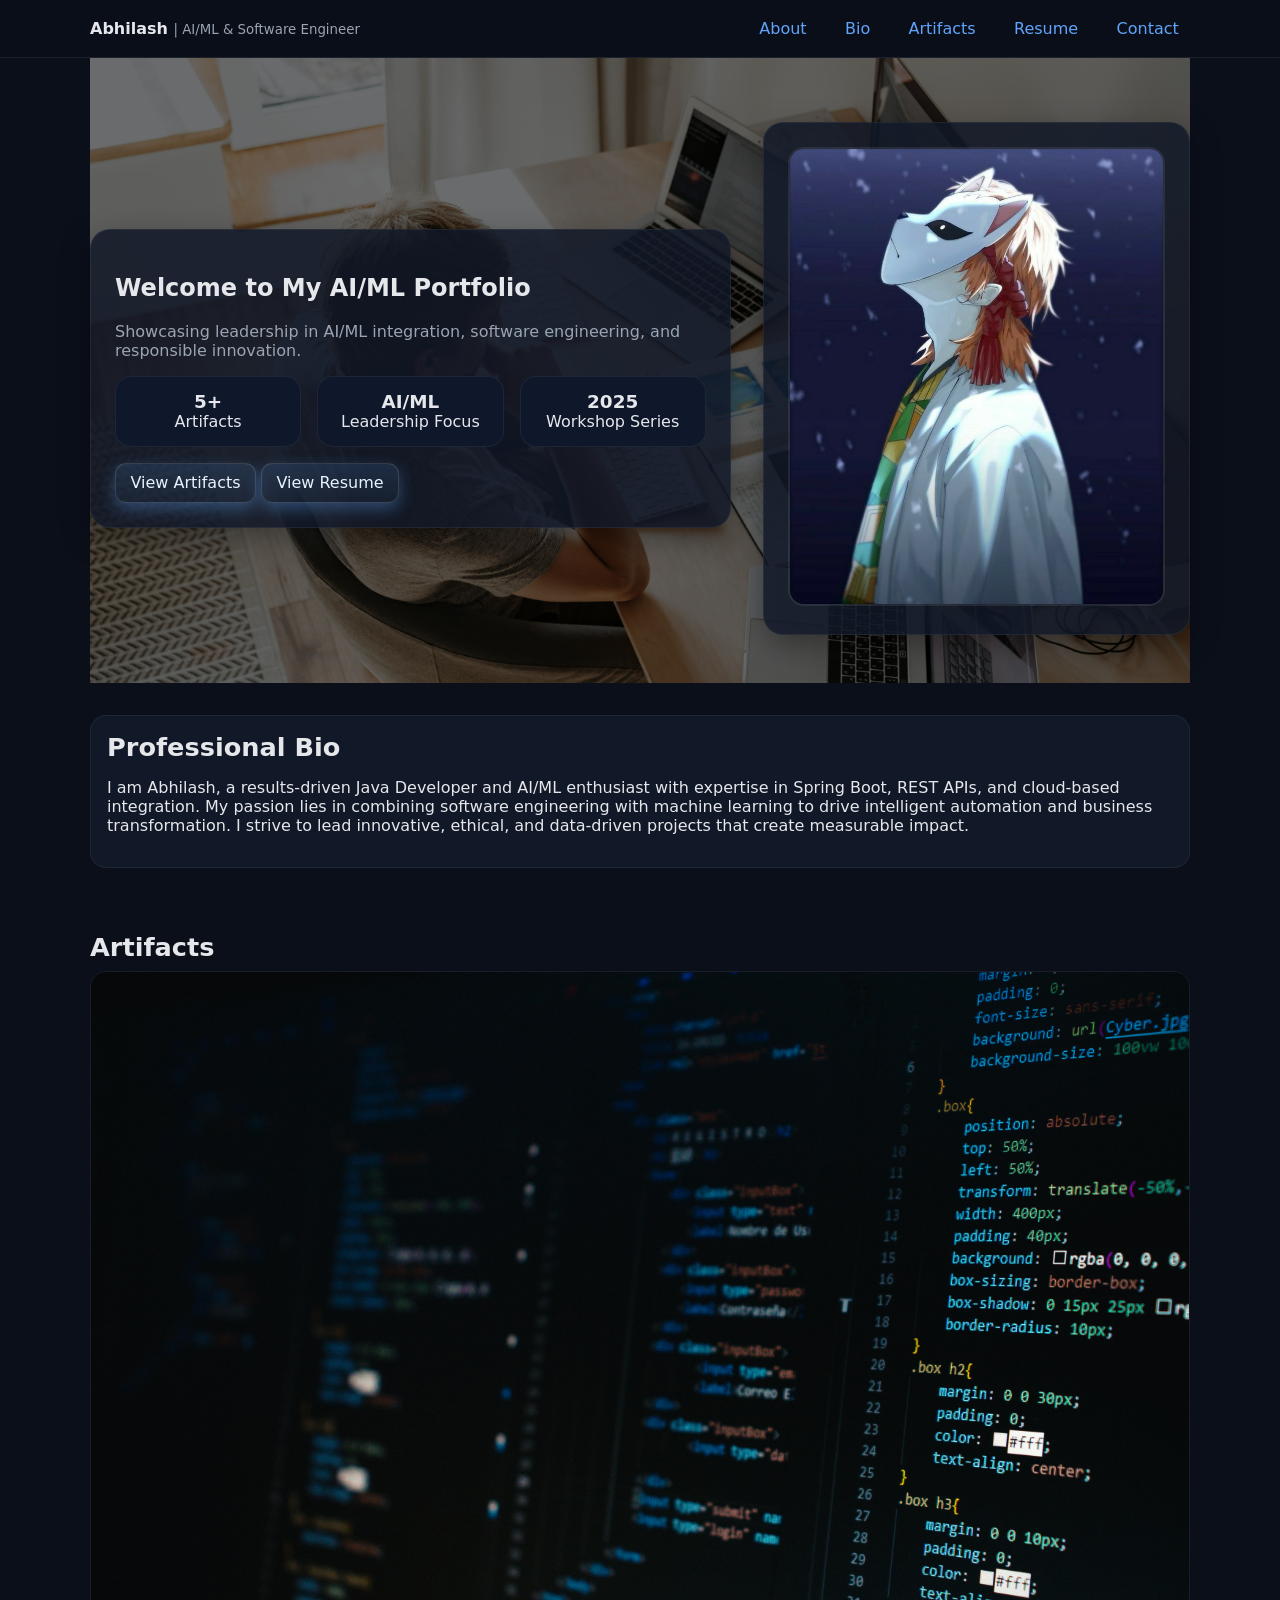
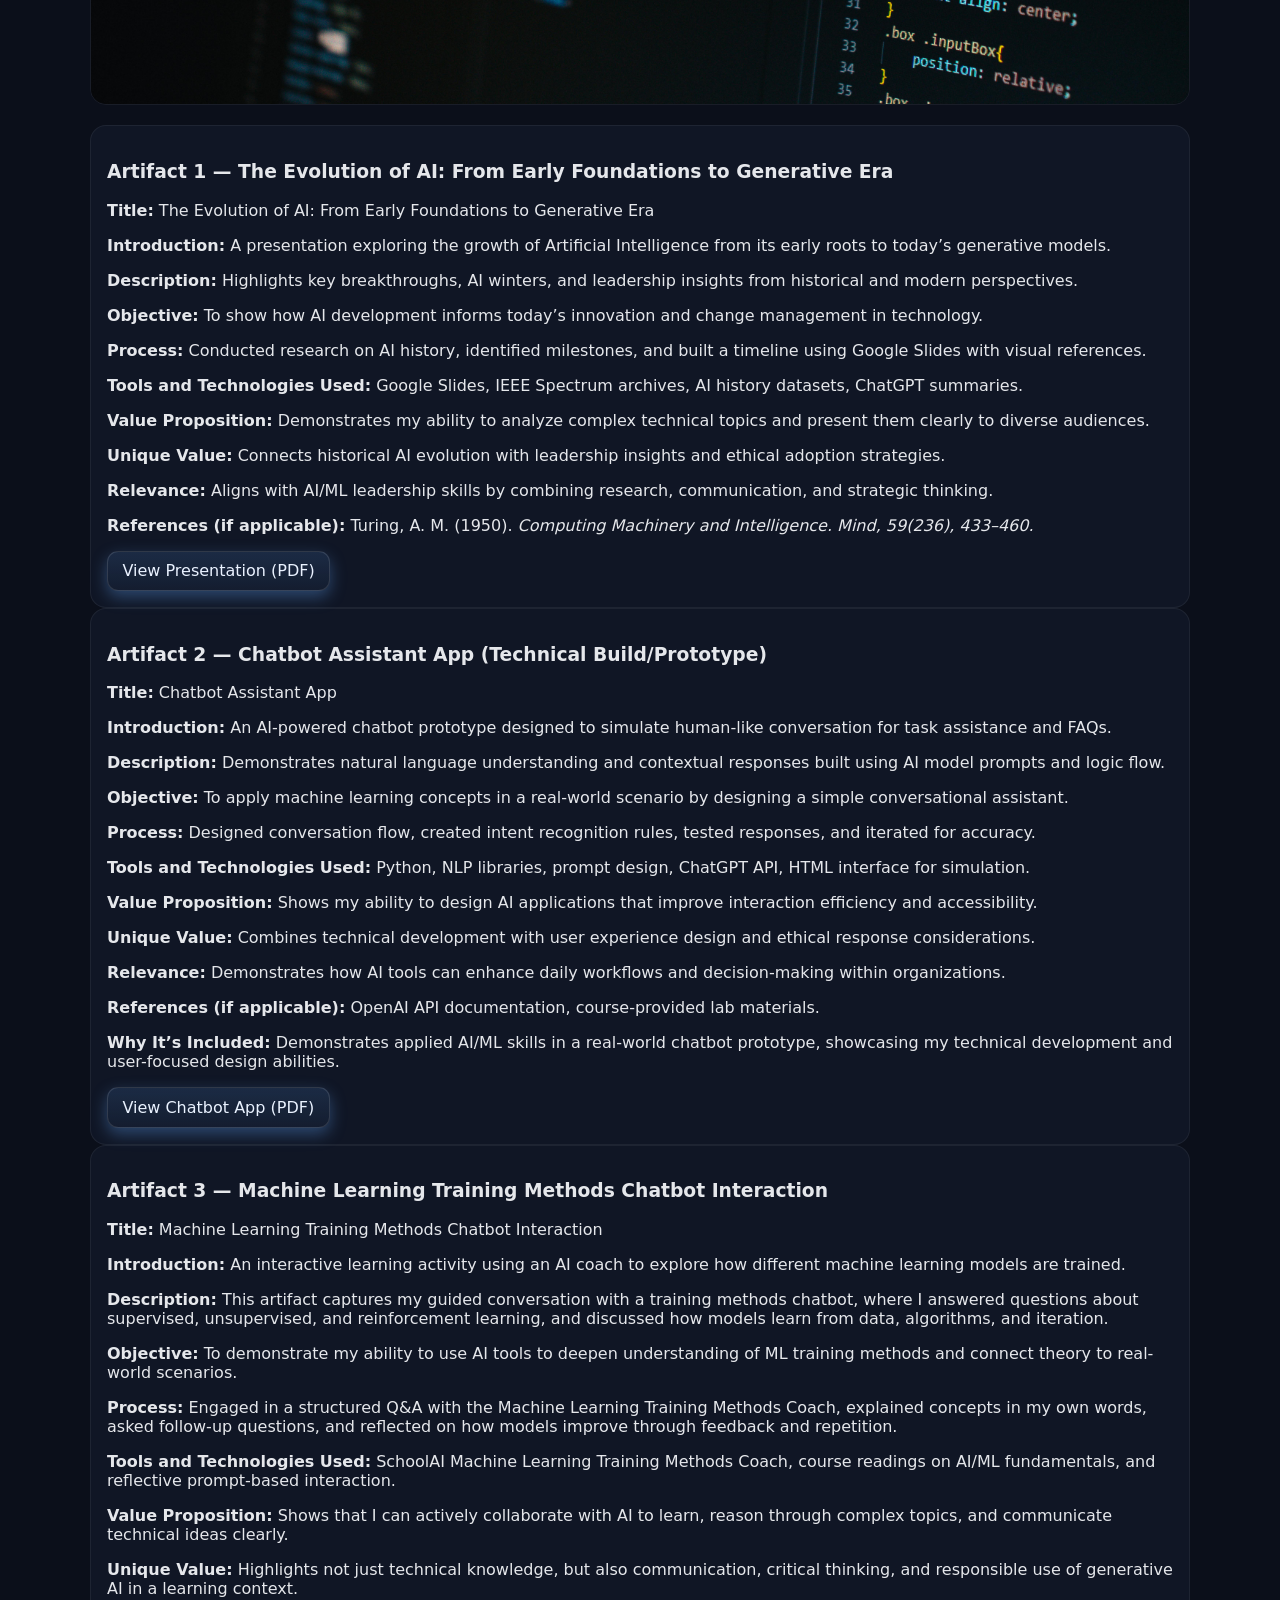
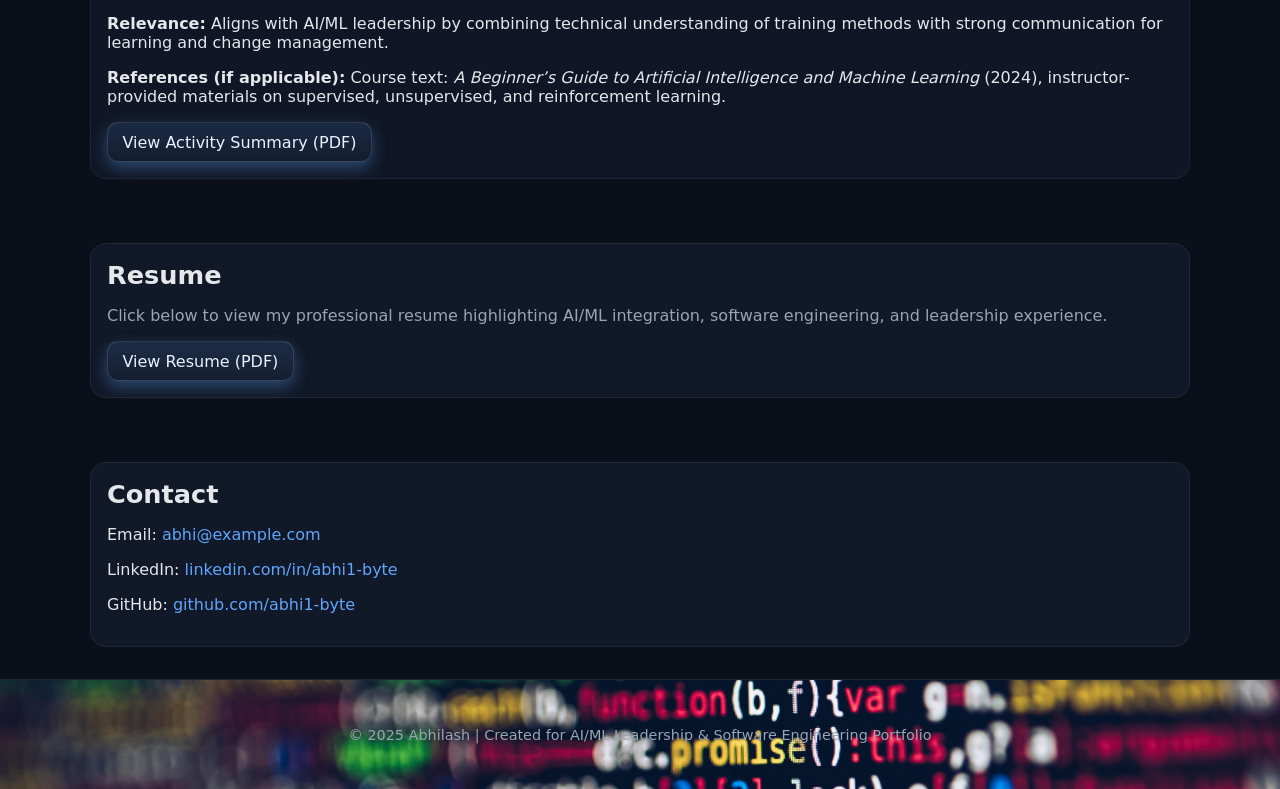
==== index.html @ 9909b043 "Update index.html Added Third Artifact" ====
<!DOCTYPE html>
<html lang="en">
  <head>
    <meta charset="utf-8" />
    <meta name="viewport" content="width=device-width, initial-scale=1" />
    <title>Abhilash | AI/ML & Software Engineer</title>
    <meta
      name="description"
      content="Professional portfolio showcasing AI/ML leadership, software engineering, and change management projects by Abhilash."
    />
    <style>
      :root {
        --bg: #0b0f1a;
        --panel: #111827;
        --muted: #9aa4b2;
        --text: #e5e7eb;
        --accent: #60a5fa;
        --ring: rgba(96, 165, 250, 0.35);
      }
      * {
        box-sizing: border-box;
      }
      body {
        margin: 0;
        background: var(--bg);
        color: var(--text);
        font-family: system-ui, -apple-system, Segoe UI, Roboto, Helvetica,
          Arial;
      }
      a {
        color: var(--accent);
        text-decoration: none;
      }
      a:hover {
        text-decoration: underline;
      }
      .container {
        width: min(1100px, 92%);
        margin: 0 auto;
      }
      header {
        position: sticky;
        top: 0;
        background: rgba(11, 15, 26, 0.85);
        backdrop-filter: blur(6px);
        border-bottom: 1px solid rgba(255, 255, 255, 0.08);
      }
      nav {
        display: flex;
        align-items: center;
        justify-content: space-between;
        padding: 0.8rem 0;
      }
      .brand {
        font-weight: 700;
      }
      .brand small {
        color: var(--muted);
        font-weight: 500;
      }
      .nav-links {
        display: flex;
        gap: 1rem;
      }
      .nav-links a {
        padding: 0.4rem 0.7rem;
        border-radius: 0.6rem;
      }
      .nav-links a:hover {
        background: rgba(255, 255, 255, 0.06);
      }
      .hero {
        position: relative;
        background: url("hero-bg.jpg") center/cover no-repeat;
        padding: 4rem 0 3rem;
        display: grid;
        grid-template-columns: 1.2fr 0.8fr;
        gap: 2rem;
        align-items: center;
      }
      .hero::after {
        content: "";
        position: absolute;
        inset: 0;
        background: rgba(0, 0, 0, 0.55);
        z-index: 0;
      }
      .hero > * {
        position: relative;
        z-index: 1;
      }
      .hero img {
        width: 100%;
        border-radius: 1rem;
        border: 2px solid rgba(255, 255, 255, 0.08);
      }
      .hero-card {
        background: rgba(17, 24, 39, 0.85);
        border: 1px solid rgba(255, 255, 255, 0.06);
        border-radius: 1.25rem;
        padding: 1.5rem;
        box-shadow: 0 10px 30px rgba(0, 0, 0, 0.35);
      }
      .kpis {
        display: grid;
        grid-template-columns: repeat(3, 1fr);
        gap: 1rem;
        margin-top: 1rem;
      }
      .kpi {
        background: #0f172a;
        border: 1px solid rgba(255, 255, 255, 0.06);
        border-radius: 1rem;
        padding: 0.9rem;
        text-align: center;
      }
      .kpi b {
        font-size: 1.15rem;
      }
      section {
        padding: 2rem 0;
      }
      h2 {
        font-size: 1.6rem;
        margin: 0 0 0.6rem;
      }
      p.lead {
        color: var(--muted);
      }
      .panel {
        background: var(--panel);
        border: 1px solid rgba(255, 255, 255, 0.06);
        border-radius: 1rem;
        padding: 1rem;
      }
      .artifacts {
        display: grid;
        grid-template-columns: repeat(auto-fill, minmax(280px, 1fr));
        gap: 1rem;
      }
      .card {
        background: rgba(17, 24, 39, 0.9);
        border: 1px solid rgba(255, 255, 255, 0.06);
        border-radius: 1rem;
        padding: 1rem;
        transition: 0.2s;
      }
      .card:hover {
        transform: translateY(-3px);
        box-shadow: 0 10px 25px rgba(0, 0, 0, 0.25);
      }
      .btn {
        display: inline-block;
        padding: 0.6rem 0.9rem;
        border-radius: 0.7rem;
        border: 1px solid rgba(255, 255, 255, 0.12);
        background: linear-gradient(
          180deg,
          rgba(96, 165, 250, 0.15),
          rgba(96, 165, 250, 0.05)
        );
        color: #eaf2ff;
        box-shadow: 0 6px 16px var(--ring);
      }
      .btn:hover {
        filter: brightness(1.05);
      }
      footer {
        background: url("footer-pattern.jpg") top/cover no-repeat;
        padding: 2rem 0;
        color: var(--muted);
        text-align: center;
        font-size: 0.9rem;
        border-top: 1px solid rgba(255, 255, 255, 0.08);
      }
    </style>
  </head>
  <body>
    <header>
      <div class="container">
        <nav>
          <div class="brand">
            Abhilash <small>| AI/ML & Software Engineer</small>
          </div>
          <div class="nav-links">
            <a href="#about">About</a>
            <a href="#bio">Bio</a>
            <a href="#artifacts">Artifacts</a>
            <a href="#resume">Resume</a>
            <a href="#contact">Contact</a>
          </div>
        </nav>
      </div>
    </header>

    <main>
      <section class="hero container" id="about">
        <div class="hero-card">
          <h1>Welcome to My AI/ML Portfolio</h1>
          <p class="lead">
            Showcasing leadership in AI/ML integration, software engineering,
            and responsible innovation.
          </p>
          <div class="kpis">
            <div class="kpi">
              <b>5+</b>
              <div>Artifacts</div>
            </div>
            <div class="kpi">
              <b>AI/ML</b>
              <div>Leadership Focus</div>
            </div>
            <div class="kpi">
              <b>2025</b>
              <div>Workshop Series</div>
            </div>
          </div>
          <div style="margin-top: 1rem">
            <a class="btn" href="#artifacts">View Artifacts</a>
            <a class="btn" href="#resume">View Resume</a>
          </div>
        </div>
        <div class="hero-card">
          <img src="profile.jpeg" alt="Abhilash Profile Photo" />
        </div>
      </section>

      <section class="container" id="bio">
        <div class="panel">
          <h2>Professional Bio</h2>
          <p>
            I am Abhilash, a results-driven Java Developer and AI/ML enthusiast
            with expertise in Spring Boot, REST APIs, and cloud-based
            integration. My passion lies in combining software engineering with
            machine learning to drive intelligent automation and business
            transformation. I strive to lead innovative, ethical, and
            data-driven projects that create measurable impact.
          </p>
        </div>
      </section>

      <section class="container" id="artifacts">
        <h2>Artifacts</h2>
        <img
          src="ai-coding.jpg"
          alt="AI Coding Illustration"
          style="
            width: 100%;
            border-radius: 1rem;
            margin-bottom: 1rem;
            border: 1px solid rgba(255, 255, 255, 0.06);
          "
        />

        <article class="card">
          <h3>Artifact 1 — The Evolution of AI: From Early Foundations to Generative Era</h3>
          <p><b>Title:</b> The Evolution of AI: From Early Foundations to Generative Era</p>
          <p><b>Introduction:</b> A presentation exploring the growth of Artificial Intelligence from its early roots to today’s generative models.</p>
          <p><b>Description:</b> Highlights key breakthroughs, AI winters, and leadership insights from historical and modern perspectives.</p>
          <p><b>Objective:</b> To show how AI development informs today’s innovation and change management in technology.</p>
          <p><b>Process:</b> Conducted research on AI history, identified milestones, and built a timeline using Google Slides with visual references.</p>
          <p><b>Tools and Technologies Used:</b> Google Slides, IEEE Spectrum archives, AI history datasets, ChatGPT summaries.</p>
          <p><b>Value Proposition:</b> Demonstrates my ability to analyze complex technical topics and present them clearly to diverse audiences.</p>
          <p><b>Unique Value:</b> Connects historical AI evolution with leadership insights and ethical adoption strategies.</p>
          <p><b>Relevance:</b> Aligns with AI/ML leadership skills by combining research, communication, and strategic thinking.</p>
          <p><b>References (if applicable):</b> Turing, A. M. (1950). <i>Computing Machinery and Intelligence.</i> <i>Mind, 59(236), 433–460.</i></p>
          <a class="btn" href="The-Evolution-of-AI.pdf" target="_blank"
            >View Presentation (PDF)</a
          >
        </article>

        <article class="card">
          <h3>Artifact 2 — Chatbot Assistant App (Technical Build/Prototype)</h3>
          <p><b>Title:</b> Chatbot Assistant App</p>
          <p><b>Introduction:</b> An AI-powered chatbot prototype designed to simulate human-like conversation for task assistance and FAQs.</p>
          <p><b>Description:</b> Demonstrates natural language understanding and contextual responses built using AI model prompts and logic flow.</p>
          <p><b>Objective:</b> To apply machine learning concepts in a real-world scenario by designing a simple conversational assistant.</p>
          <p><b>Process:</b> Designed conversation flow, created intent recognition rules, tested responses, and iterated for accuracy.</p>
          <p><b>Tools and Technologies Used:</b> Python, NLP libraries, prompt design, ChatGPT API, HTML interface for simulation.</p>
          <p><b>Value Proposition:</b> Shows my ability to design AI applications that improve interaction efficiency and accessibility.</p>
          <p><b>Unique Value:</b> Combines technical development with user experience design and ethical response considerations.</p>
          <p><b>Relevance:</b> Demonstrates how AI tools can enhance daily workflows and decision-making within organizations.</p>
          <p><b>References (if applicable):</b> OpenAI API documentation, course-provided lab materials.</p>
          <p><b>Why It’s Included:</b> Demonstrates applied AI/ML skills in a real-world chatbot prototype, showcasing my technical development and user-focused design abilities.</p>
          <a class="btn" href="Chatbot-Assistant-App.pdf" target="_blank"
            >View Chatbot App (PDF)</a
          >
        </article>

        <article class="card">
          <h3>Artifact 3 — Machine Learning Training Methods Chatbot Interaction</h3>
          <p><b>Title:</b> Machine Learning Training Methods Chatbot Interaction</p>
          <p><b>Introduction:</b> An interactive learning activity using an AI coach to explore how different machine learning models are trained.</p>
          <p><b>Description:</b> This artifact captures my guided conversation with a training methods chatbot, where I answered questions about supervised, unsupervised, and reinforcement learning, and discussed how models learn from data, algorithms, and iteration.</p>
          <p><b>Objective:</b> To demonstrate my ability to use AI tools to deepen understanding of ML training methods and connect theory to real-world scenarios.</p>
          <p><b>Process:</b> Engaged in a structured Q&amp;A with the Machine Learning Training Methods Coach, explained concepts in my own words, asked follow-up questions, and reflected on how models improve through feedback and repetition.</p>
          <p><b>Tools and Technologies Used:</b> SchoolAI Machine Learning Training Methods Coach, course readings on AI/ML fundamentals, and reflective prompt-based interaction.</p>
          <p><b>Value Proposition:</b> Shows that I can actively collaborate with AI to learn, reason through complex topics, and communicate technical ideas clearly.</p>
          <p><b>Unique Value:</b> Highlights not just technical knowledge, but also communication, critical thinking, and responsible use of generative AI in a learning context.</p>
          <p><b>Relevance:</b> Aligns with AI/ML leadership by combining technical understanding of training methods with strong communication for learning and change management.</p>
          <p><b>References (if applicable):</b> Course text: <i>A Beginner’s Guide to Artificial Intelligence and Machine Learning</i> (2024), instructor-provided materials on supervised, unsupervised, and reinforcement learning.</p>
          <a class="btn" href="ML-Training-Methods-Chatbot.pdf" target="_blank"
            >View Activity Summary (PDF)</a>
        </article>

      </section>

      <section class="container" id="resume">
        <div class="panel">
          <h2>Resume</h2>
          <p class="lead">
            Click below to view my professional resume highlighting AI/ML
            integration, software engineering, and leadership experience.
          </p>
          <a class="btn" href="Abhilash-Software-Engineer.pdf" target="_blank"
            >View Resume (PDF)</a
          >
        </div>
      </section>

      <section class="container" id="contact">
        <div class="panel">
          <h2>Contact</h2>
          <p>Email: <a href="mailto:abhi@example.com">abhi@example.com</a></p>
          <p>
            LinkedIn:
            <a href="https://linkedin.com/in/abhi1-byte" target="_blank"
              >linkedin.com/in/abhi1-byte</a
            >
          </p>
          <p>
            GitHub:
            <a href="https://github.com/abhi1-byte" target="_blank"
              >github.com/abhi1-byte</a
            >
          </p>
        </div>
      </section>
    </main>

    <footer>
      <p>
        © 2025 Abhilash | Created for AI/ML Leadership & Software Engineering
        Portfolio
      </p>
    </footer>
  </body>
</html>
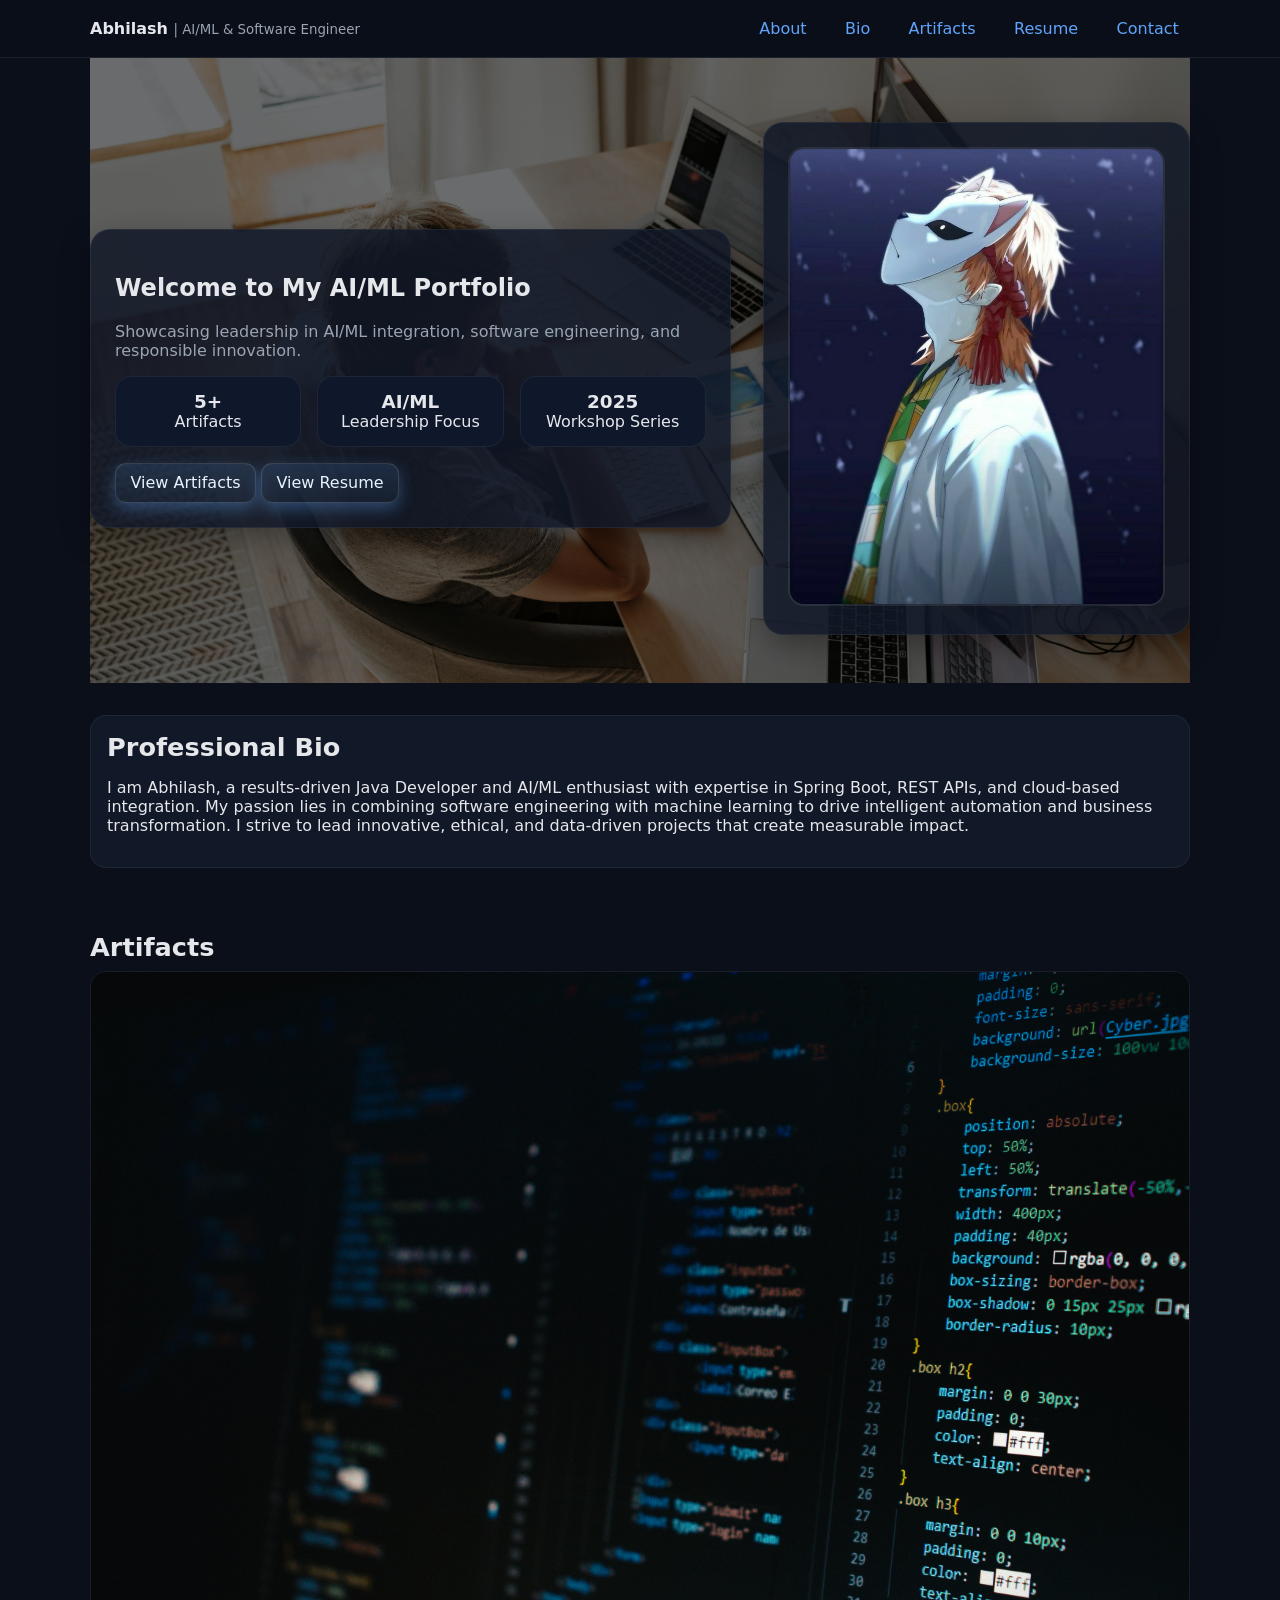
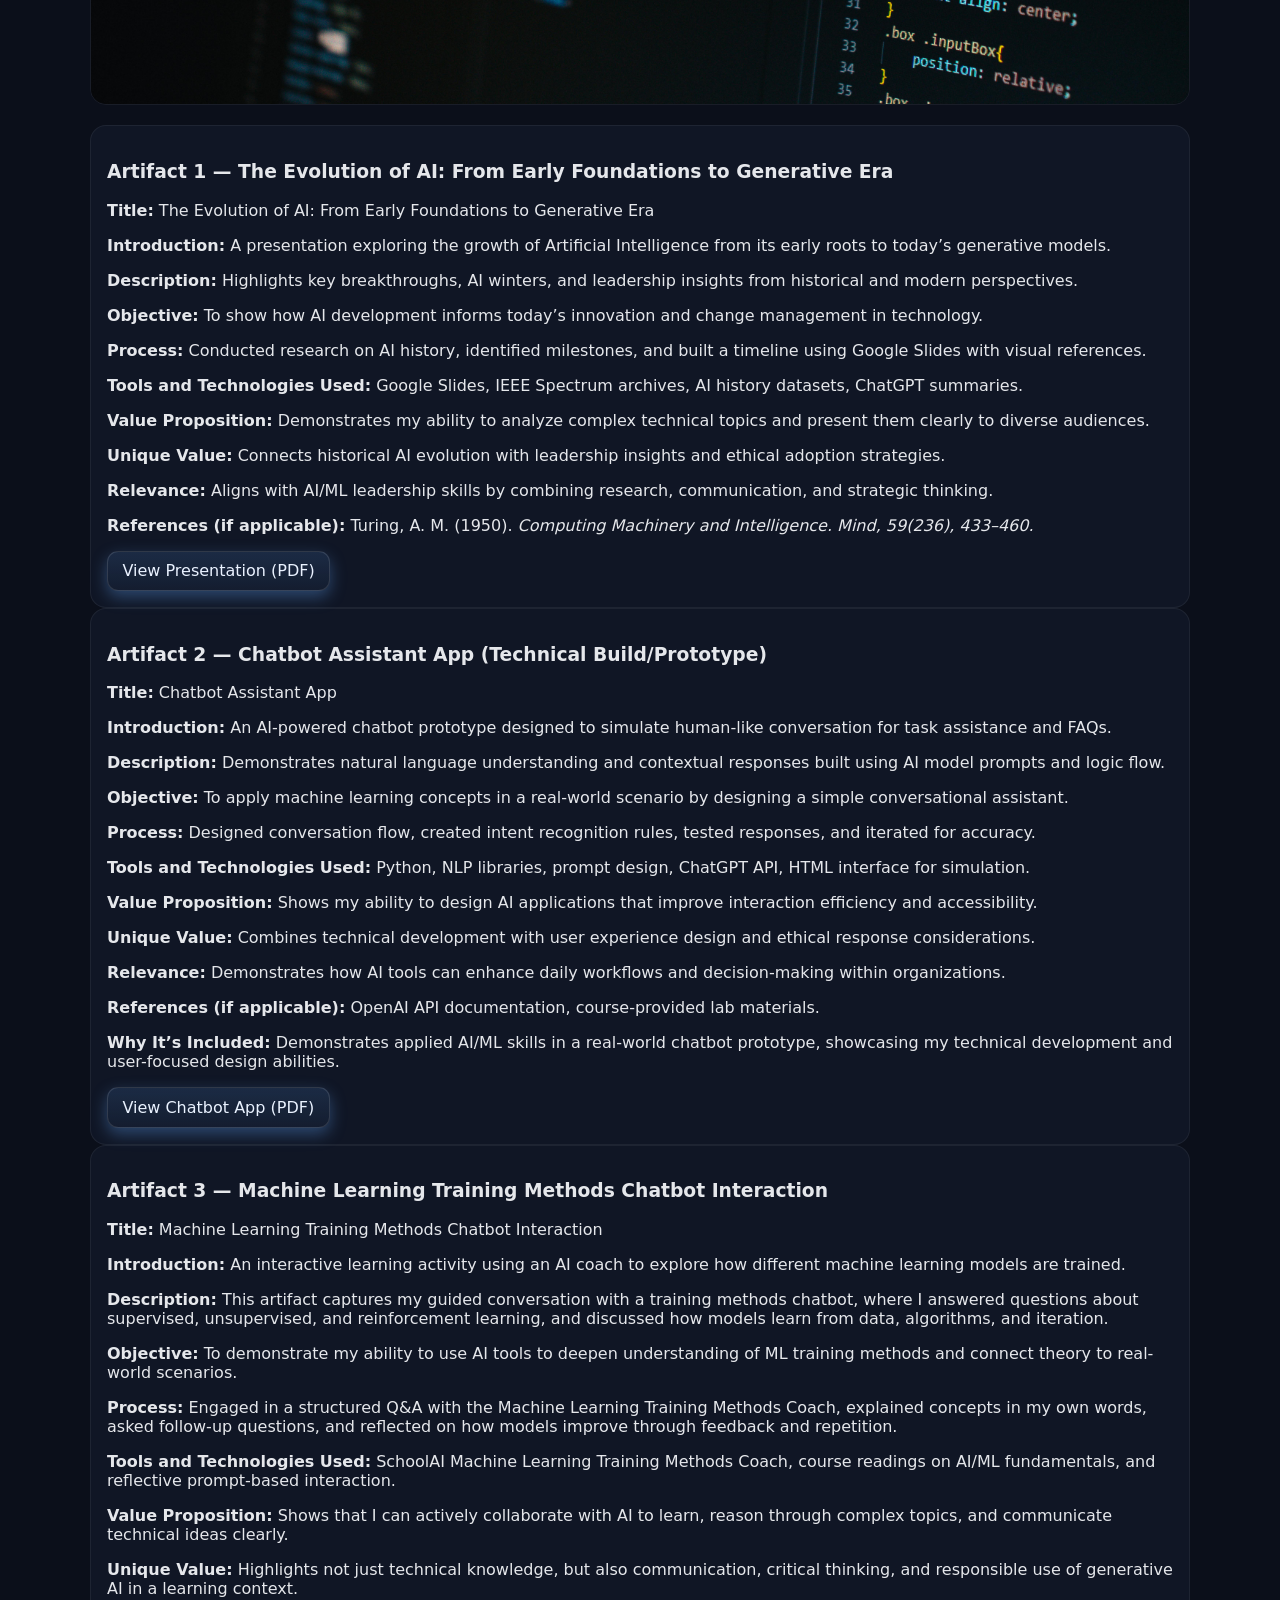
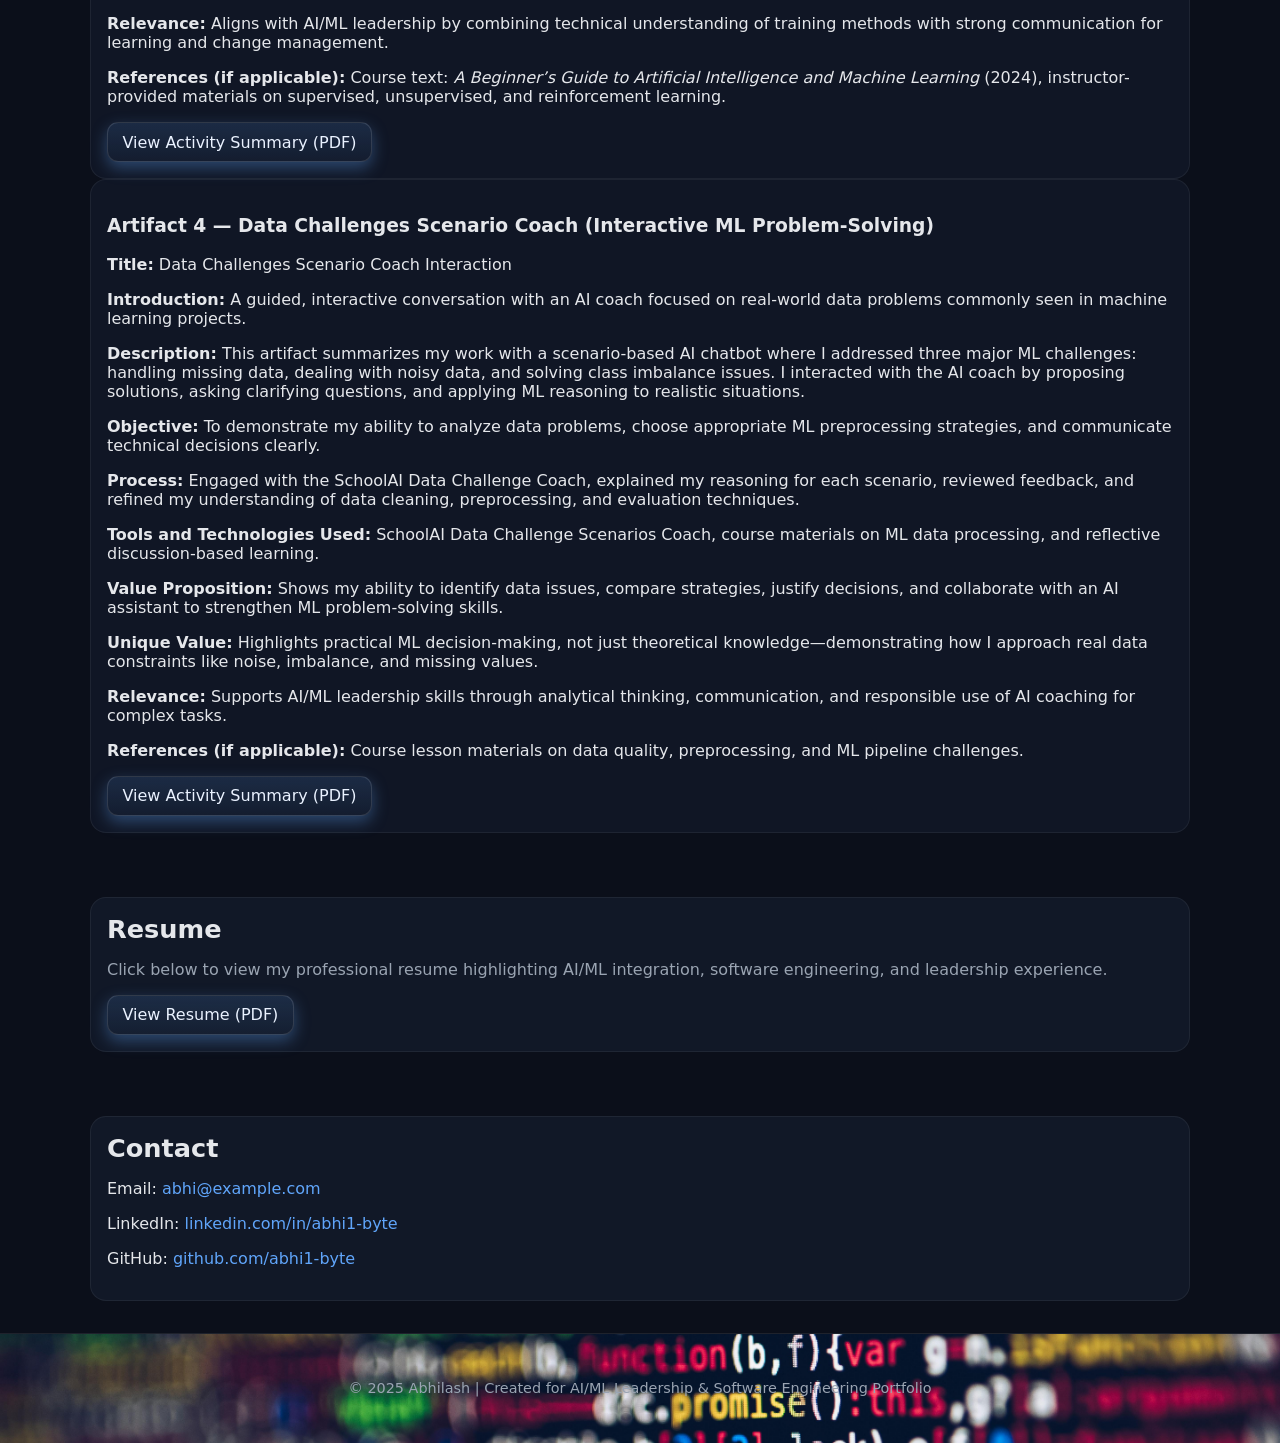
==== commit 7f2ddd9d: "Added Artifact 4" ====
--- a/index.html
+++ b/index.html
@@ -303,6 +303,22 @@
             >View Activity Summary (PDF)</a>
         </article>
 
+        <article class="card">
+          <h3>Artifact 4 — Data Challenges Scenario Coach (Interactive ML Problem-Solving)</h3>
+          <p><b>Title:</b> Data Challenges Scenario Coach Interaction</p>
+          <p><b>Introduction:</b> A guided, interactive conversation with an AI coach focused on real-world data problems commonly seen in machine learning projects.</p>
+          <p><b>Description:</b> This artifact summarizes my work with a scenario-based AI chatbot where I addressed three major ML challenges: handling missing data, dealing with noisy data, and solving class imbalance issues. I interacted with the AI coach by proposing solutions, asking clarifying questions, and applying ML reasoning to realistic situations.</p>
+          <p><b>Objective:</b> To demonstrate my ability to analyze data problems, choose appropriate ML preprocessing strategies, and communicate technical decisions clearly.</p>
+          <p><b>Process:</b> Engaged with the SchoolAI Data Challenge Coach, explained my reasoning for each scenario, reviewed feedback, and refined my understanding of data cleaning, preprocessing, and evaluation techniques.</p>
+          <p><b>Tools and Technologies Used:</b> SchoolAI Data Challenge Scenarios Coach, course materials on ML data processing, and reflective discussion-based learning.</p>
+          <p><b>Value Proposition:</b> Shows my ability to identify data issues, compare strategies, justify decisions, and collaborate with an AI assistant to strengthen ML problem-solving skills.</p>
+          <p><b>Unique Value:</b> Highlights practical ML decision-making, not just theoretical knowledge—demonstrating how I approach real data constraints like noise, imbalance, and missing values.</p>
+          <p><b>Relevance:</b> Supports AI/ML leadership skills through analytical thinking, communication, and responsible use of AI coaching for complex tasks.</p>
+          <p><b>References (if applicable):</b> Course lesson materials on data quality, preprocessing, and ML pipeline challenges.</p>
+          <a class="btn" href="Data-Challenges-Scenario-Coach.pdf" target="_blank"
+            >View Activity Summary (PDF)</a>
+        </article>
+
       </section>
 
       <section class="container" id="resume">
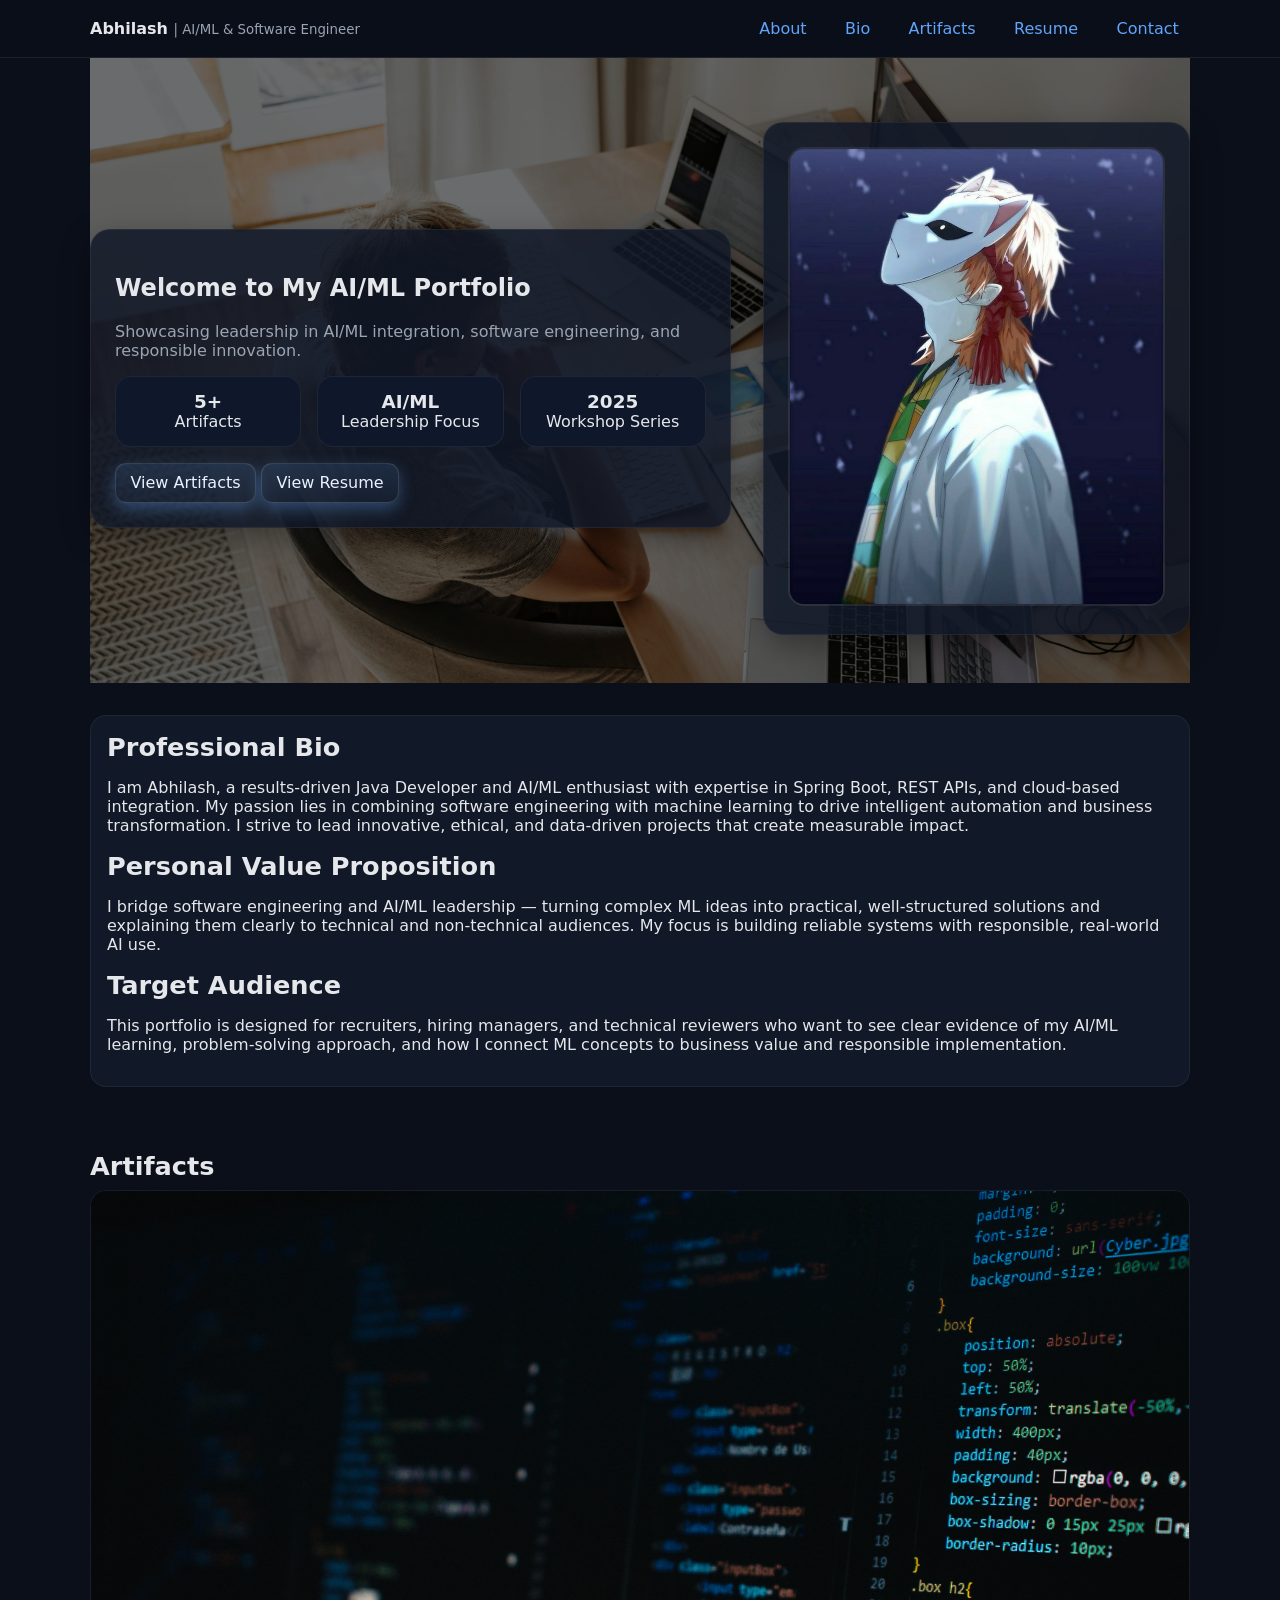
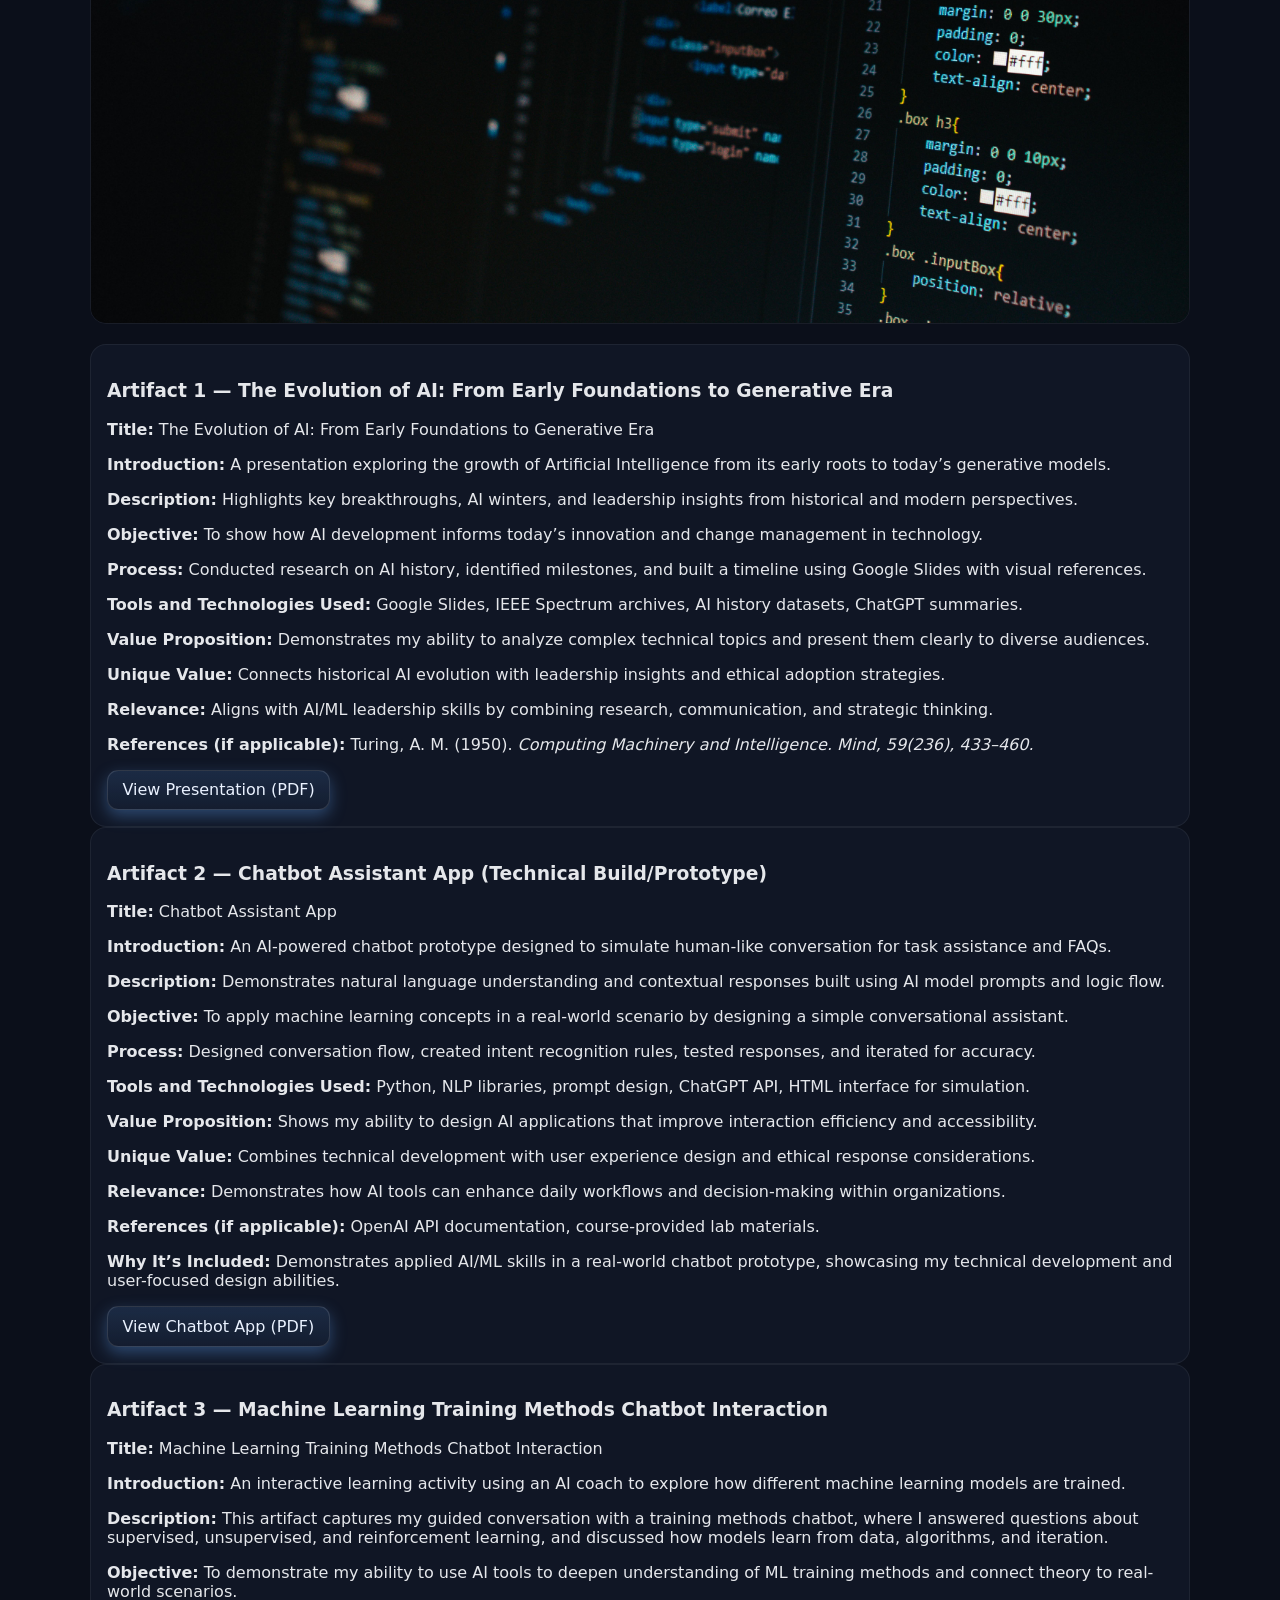
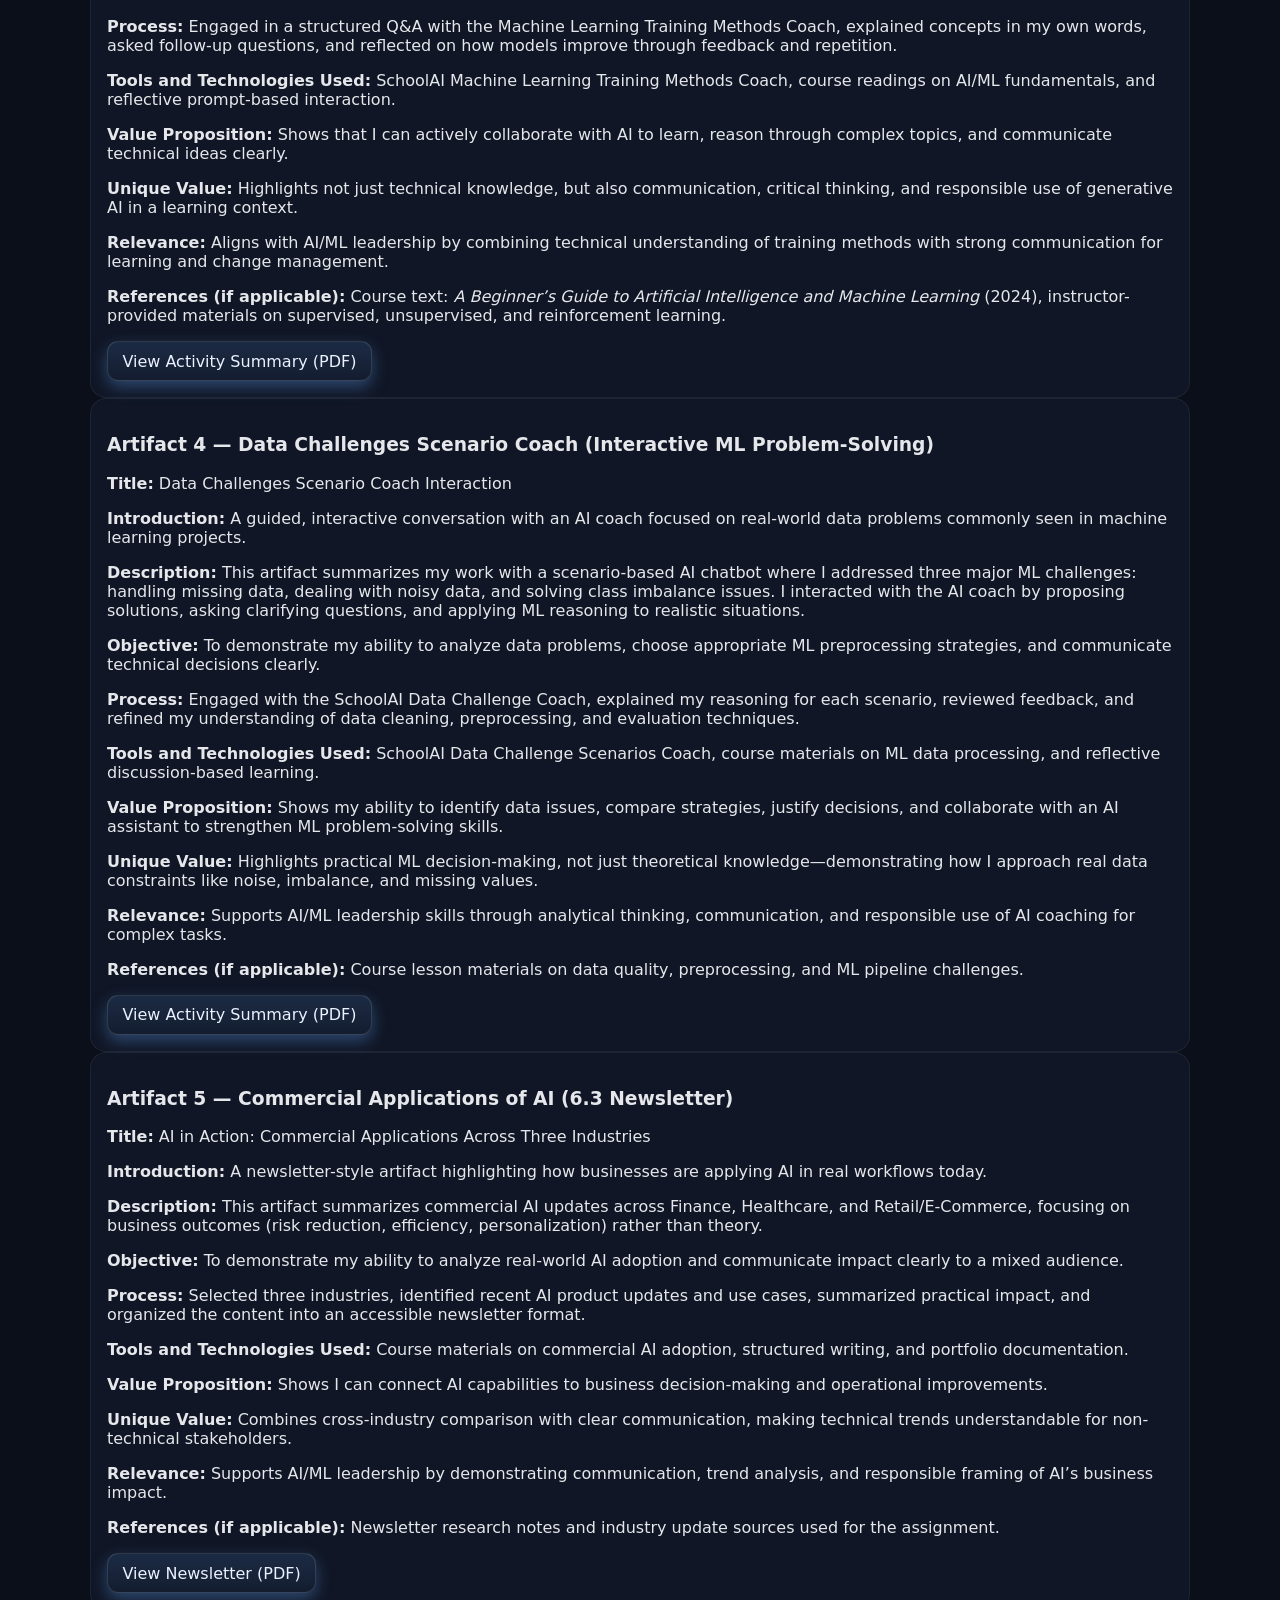
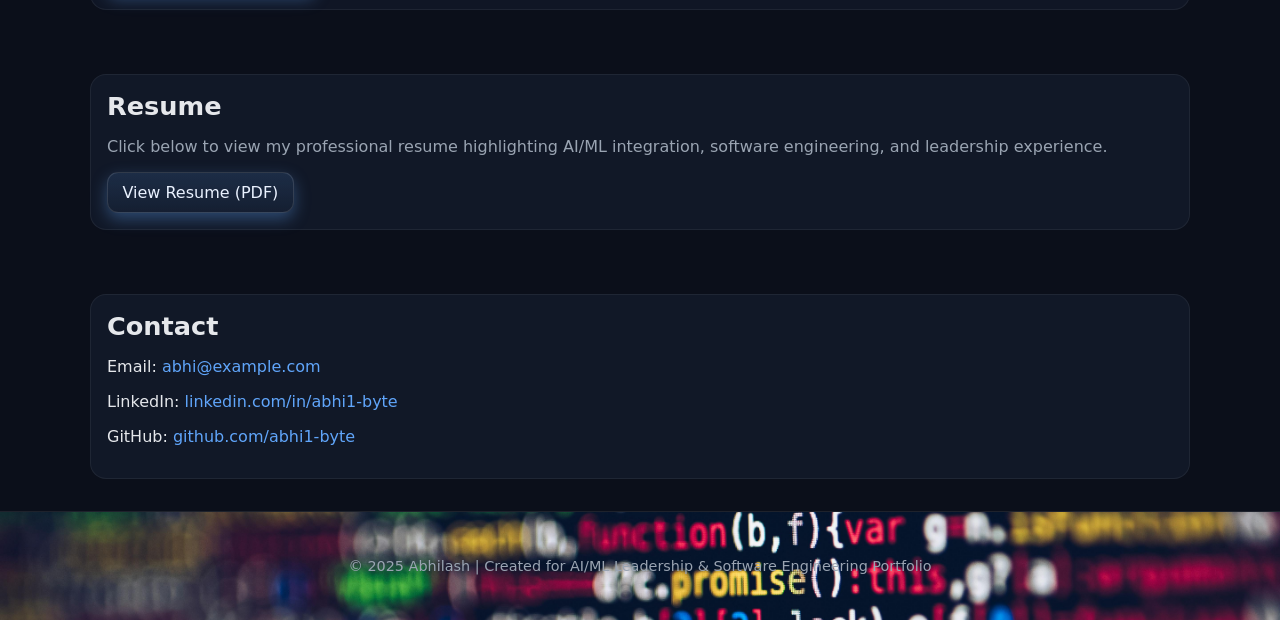
==== commit 60637444: "Update index.html Added Artifact 5 and added changes as per peer feedback" ====
--- a/index.html
+++ b/index.html
@@ -236,6 +236,22 @@
             transformation. I strive to lead innovative, ethical, and
             data-driven projects that create measurable impact.
           </p>
+
+          <h2 style="margin-top: 1rem">Personal Value Proposition</h2>
+          <p>
+            I bridge software engineering and AI/ML leadership — turning complex
+            ML ideas into practical, well-structured solutions and explaining them
+            clearly to technical and non-technical audiences. My focus is building
+            reliable systems with responsible, real-world AI use.
+          </p>
+
+          <h2 style="margin-top: 1rem">Target Audience</h2>
+          <p>
+            This portfolio is designed for recruiters, hiring managers, and technical
+            reviewers who want to see clear evidence of my AI/ML learning, problem-solving
+            approach, and how I connect ML concepts to business value and responsible
+            implementation.
+          </p>
         </div>
       </section>
 
@@ -319,6 +335,22 @@
             >View Activity Summary (PDF)</a>
         </article>
 
+        <article class="card">
+          <h3>Artifact 5 — Commercial Applications of AI (6.3 Newsletter)</h3>
+          <p><b>Title:</b> AI in Action: Commercial Applications Across Three Industries</p>
+          <p><b>Introduction:</b> A newsletter-style artifact highlighting how businesses are applying AI in real workflows today.</p>
+          <p><b>Description:</b> This artifact summarizes commercial AI updates across Finance, Healthcare, and Retail/E-Commerce, focusing on business outcomes (risk reduction, efficiency, personalization) rather than theory.</p>
+          <p><b>Objective:</b> To demonstrate my ability to analyze real-world AI adoption and communicate impact clearly to a mixed audience.</p>
+          <p><b>Process:</b> Selected three industries, identified recent AI product updates and use cases, summarized practical impact, and organized the content into an accessible newsletter format.</p>
+          <p><b>Tools and Technologies Used:</b> Course materials on commercial AI adoption, structured writing, and portfolio documentation.</p>
+          <p><b>Value Proposition:</b> Shows I can connect AI capabilities to business decision-making and operational improvements.</p>
+          <p><b>Unique Value:</b> Combines cross-industry comparison with clear communication, making technical trends understandable for non-technical stakeholders.</p>
+          <p><b>Relevance:</b> Supports AI/ML leadership by demonstrating communication, trend analysis, and responsible framing of AI’s business impact.</p>
+          <p><b>References (if applicable):</b> Newsletter research notes and industry update sources used for the assignment.</p>
+          <a class="btn" href="AI_Newsletter_TNR.pdf" target="_blank"
+            >View Newsletter (PDF)</a>
+        </article>
+
       </section>
 
       <section class="container" id="resume">
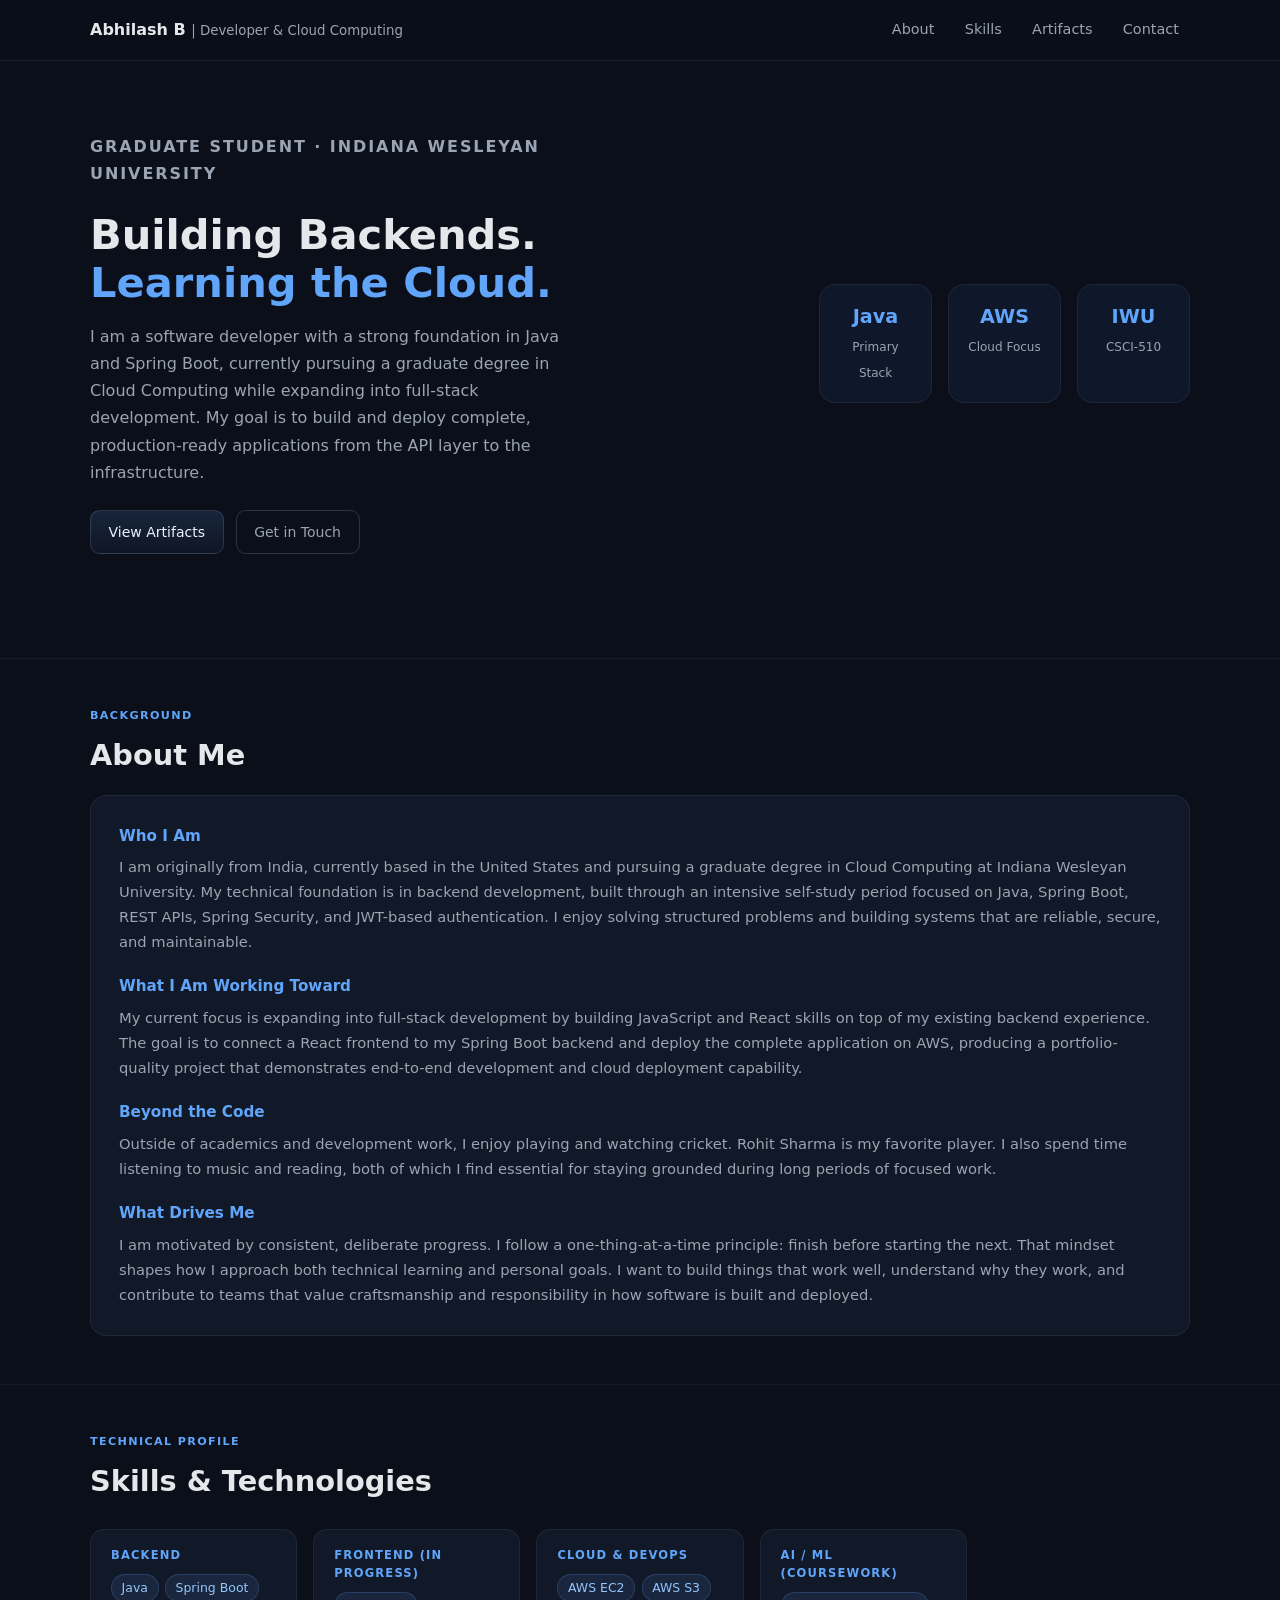
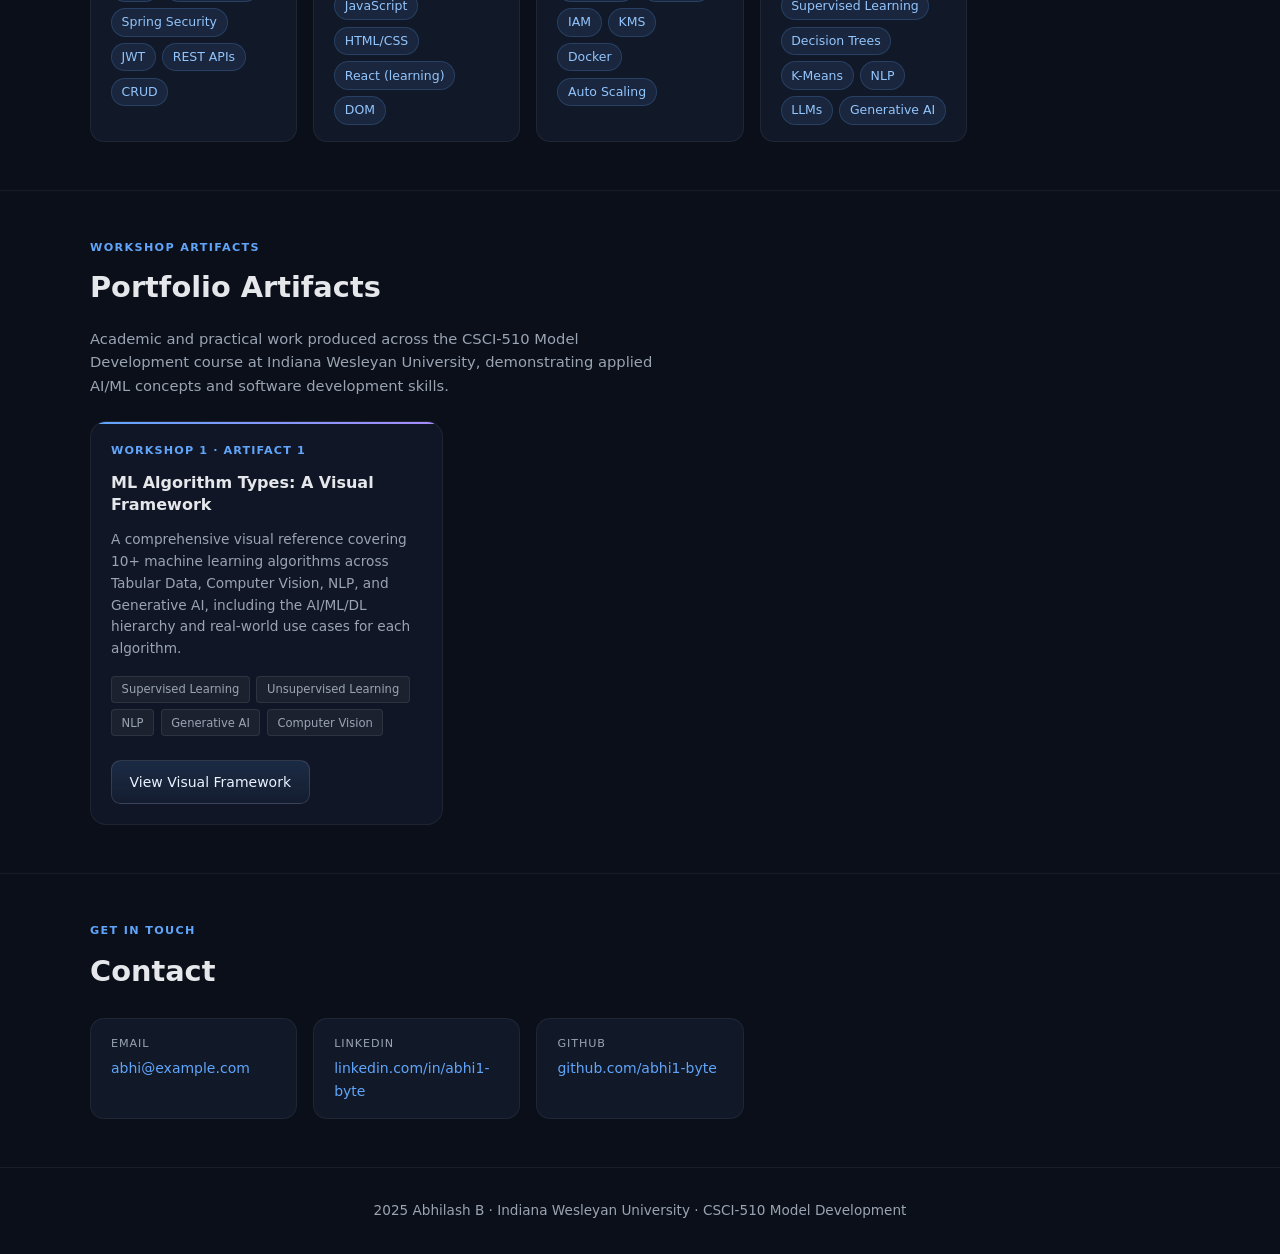
==== commit 03f1702f: "Updated portfolio as per WS1 AIML" ====
--- a/index.html
+++ b/index.html
@@ -1,396 +1,578 @@
-<!DOCTYPE html>
-<html lang="en">
-  <head>
-    <meta charset="utf-8" />
-    <meta name="viewport" content="width=device-width, initial-scale=1" />
-    <title>Abhilash | AI/ML & Software Engineer</title>
-    <meta
-      name="description"
-      content="Professional portfolio showcasing AI/ML leadership, software engineering, and change management projects by Abhilash."
-    />
-    <style>
-      :root {
-        --bg: #0b0f1a;
-        --panel: #111827;
-        --muted: #9aa4b2;
-        --text: #e5e7eb;
-        --accent: #60a5fa;
-        --ring: rgba(96, 165, 250, 0.35);
-      }
-      * {
-        box-sizing: border-box;
-      }
-      body {
-        margin: 0;
-        background: var(--bg);
-        color: var(--text);
-        font-family: system-ui, -apple-system, Segoe UI, Roboto, Helvetica,
-          Arial;
-      }
-      a {
-        color: var(--accent);
-        text-decoration: none;
-      }
-      a:hover {
-        text-decoration: underline;
-      }
-      .container {
-        width: min(1100px, 92%);
-        margin: 0 auto;
-      }
-      header {
-        position: sticky;
-        top: 0;
-        background: rgba(11, 15, 26, 0.85);
-        backdrop-filter: blur(6px);
-        border-bottom: 1px solid rgba(255, 255, 255, 0.08);
-      }
-      nav {
-        display: flex;
-        align-items: center;
-        justify-content: space-between;
-        padding: 0.8rem 0;
-      }
-      .brand {
-        font-weight: 700;
-      }
-      .brand small {
-        color: var(--muted);
-        font-weight: 500;
-      }
-      .nav-links {
-        display: flex;
-        gap: 1rem;
-      }
-      .nav-links a {
-        padding: 0.4rem 0.7rem;
-        border-radius: 0.6rem;
-      }
-      .nav-links a:hover {
-        background: rgba(255, 255, 255, 0.06);
-      }
-      .hero {
-        position: relative;
-        background: url("hero-bg.jpg") center/cover no-repeat;
-        padding: 4rem 0 3rem;
-        display: grid;
-        grid-template-columns: 1.2fr 0.8fr;
-        gap: 2rem;
-        align-items: center;
-      }
-      .hero::after {
-        content: "";
-        position: absolute;
-        inset: 0;
-        background: rgba(0, 0, 0, 0.55);
-        z-index: 0;
-      }
-      .hero > * {
-        position: relative;
-        z-index: 1;
-      }
-      .hero img {
-        width: 100%;
-        border-radius: 1rem;
-        border: 2px solid rgba(255, 255, 255, 0.08);
-      }
-      .hero-card {
-        background: rgba(17, 24, 39, 0.85);
-        border: 1px solid rgba(255, 255, 255, 0.06);
-        border-radius: 1.25rem;
-        padding: 1.5rem;
-        box-shadow: 0 10px 30px rgba(0, 0, 0, 0.35);
-      }
-      .kpis {
-        display: grid;
-        grid-template-columns: repeat(3, 1fr);
-        gap: 1rem;
-        margin-top: 1rem;
-      }
-      .kpi {
-        background: #0f172a;
-        border: 1px solid rgba(255, 255, 255, 0.06);
-        border-radius: 1rem;
-        padding: 0.9rem;
-        text-align: center;
-      }
-      .kpi b {
-        font-size: 1.15rem;
-      }
-      section {
-        padding: 2rem 0;
-      }
-      h2 {
-        font-size: 1.6rem;
-        margin: 0 0 0.6rem;
-      }
-      p.lead {
-        color: var(--muted);
-      }
-      .panel {
-        background: var(--panel);
-        border: 1px solid rgba(255, 255, 255, 0.06);
-        border-radius: 1rem;
-        padding: 1rem;
-      }
-      .artifacts {
-        display: grid;
-        grid-template-columns: repeat(auto-fill, minmax(280px, 1fr));
-        gap: 1rem;
-      }
-      .card {
-        background: rgba(17, 24, 39, 0.9);
-        border: 1px solid rgba(255, 255, 255, 0.06);
-        border-radius: 1rem;
-        padding: 1rem;
-        transition: 0.2s;
-      }
-      .card:hover {
-        transform: translateY(-3px);
-        box-shadow: 0 10px 25px rgba(0, 0, 0, 0.25);
-      }
-      .btn {
-        display: inline-block;
-        padding: 0.6rem 0.9rem;
-        border-radius: 0.7rem;
-        border: 1px solid rgba(255, 255, 255, 0.12);
-        background: linear-gradient(
-          180deg,
-          rgba(96, 165, 250, 0.15),
-          rgba(96, 165, 250, 0.05)
-        );
-        color: #eaf2ff;
-        box-shadow: 0 6px 16px var(--ring);
-      }
-      .btn:hover {
-        filter: brightness(1.05);
-      }
-      footer {
-        background: url("footer-pattern.jpg") top/cover no-repeat;
-        padding: 2rem 0;
-        color: var(--muted);
-        text-align: center;
-        font-size: 0.9rem;
-        border-top: 1px solid rgba(255, 255, 255, 0.08);
-      }
-    </style>
-  </head>
-  <body>
-    <header>
-      <div class="container">
-        <nav>
-          <div class="brand">
-            Abhilash <small>| AI/ML & Software Engineer</small>
-          </div>
-          <div class="nav-links">
-            <a href="#about">About</a>
-            <a href="#bio">Bio</a>
-            <a href="#artifacts">Artifacts</a>
-            <a href="#resume">Resume</a>
-            <a href="#contact">Contact</a>
-          </div>
-        </nav>
-      </div>
-    </header>
-
-    <main>
-      <section class="hero container" id="about">
-        <div class="hero-card">
-          <h1>Welcome to My AI/ML Portfolio</h1>
-          <p class="lead">
-            Showcasing leadership in AI/ML integration, software engineering,
-            and responsible innovation.
-          </p>
-          <div class="kpis">
-            <div class="kpi">
-              <b>5+</b>
-              <div>Artifacts</div>
-            </div>
-            <div class="kpi">
-              <b>AI/ML</b>
-              <div>Leadership Focus</div>
-            </div>
-            <div class="kpi">
-              <b>2025</b>
-              <div>Workshop Series</div>
-            </div>
-          </div>
-          <div style="margin-top: 1rem">
-            <a class="btn" href="#artifacts">View Artifacts</a>
-            <a class="btn" href="#resume">View Resume</a>
-          </div>
-        </div>
-        <div class="hero-card">
-          <img src="profile.jpeg" alt="Abhilash Profile Photo" />
-        </div>
-      </section>
-
-      <section class="container" id="bio">
-        <div class="panel">
-          <h2>Professional Bio</h2>
-          <p>
-            I am Abhilash, a results-driven Java Developer and AI/ML enthusiast
-            with expertise in Spring Boot, REST APIs, and cloud-based
-            integration. My passion lies in combining software engineering with
-            machine learning to drive intelligent automation and business
-            transformation. I strive to lead innovative, ethical, and
-            data-driven projects that create measurable impact.
-          </p>
-
-          <h2 style="margin-top: 1rem">Personal Value Proposition</h2>
-          <p>
-            I bridge software engineering and AI/ML leadership — turning complex
-            ML ideas into practical, well-structured solutions and explaining them
-            clearly to technical and non-technical audiences. My focus is building
-            reliable systems with responsible, real-world AI use.
-          </p>
-
-          <h2 style="margin-top: 1rem">Target Audience</h2>
-          <p>
-            This portfolio is designed for recruiters, hiring managers, and technical
-            reviewers who want to see clear evidence of my AI/ML learning, problem-solving
-            approach, and how I connect ML concepts to business value and responsible
-            implementation.
-          </p>
-        </div>
-      </section>
-
-      <section class="container" id="artifacts">
-        <h2>Artifacts</h2>
-        <img
-          src="ai-coding.jpg"
-          alt="AI Coding Illustration"
-          style="
-            width: 100%;
-            border-radius: 1rem;
-            margin-bottom: 1rem;
-            border: 1px solid rgba(255, 255, 255, 0.06);
-          "
-        />
-
-        <article class="card">
-          <h3>Artifact 1 — The Evolution of AI: From Early Foundations to Generative Era</h3>
-          <p><b>Title:</b> The Evolution of AI: From Early Foundations to Generative Era</p>
-          <p><b>Introduction:</b> A presentation exploring the growth of Artificial Intelligence from its early roots to today’s generative models.</p>
-          <p><b>Description:</b> Highlights key breakthroughs, AI winters, and leadership insights from historical and modern perspectives.</p>
-          <p><b>Objective:</b> To show how AI development informs today’s innovation and change management in technology.</p>
-          <p><b>Process:</b> Conducted research on AI history, identified milestones, and built a timeline using Google Slides with visual references.</p>
-          <p><b>Tools and Technologies Used:</b> Google Slides, IEEE Spectrum archives, AI history datasets, ChatGPT summaries.</p>
-          <p><b>Value Proposition:</b> Demonstrates my ability to analyze complex technical topics and present them clearly to diverse audiences.</p>
-          <p><b>Unique Value:</b> Connects historical AI evolution with leadership insights and ethical adoption strategies.</p>
-          <p><b>Relevance:</b> Aligns with AI/ML leadership skills by combining research, communication, and strategic thinking.</p>
-          <p><b>References (if applicable):</b> Turing, A. M. (1950). <i>Computing Machinery and Intelligence.</i> <i>Mind, 59(236), 433–460.</i></p>
-          <a class="btn" href="The-Evolution-of-AI.pdf" target="_blank"
-            >View Presentation (PDF)</a
-          >
-        </article>
-
-        <article class="card">
-          <h3>Artifact 2 — Chatbot Assistant App (Technical Build/Prototype)</h3>
-          <p><b>Title:</b> Chatbot Assistant App</p>
-          <p><b>Introduction:</b> An AI-powered chatbot prototype designed to simulate human-like conversation for task assistance and FAQs.</p>
-          <p><b>Description:</b> Demonstrates natural language understanding and contextual responses built using AI model prompts and logic flow.</p>
-          <p><b>Objective:</b> To apply machine learning concepts in a real-world scenario by designing a simple conversational assistant.</p>
-          <p><b>Process:</b> Designed conversation flow, created intent recognition rules, tested responses, and iterated for accuracy.</p>
-          <p><b>Tools and Technologies Used:</b> Python, NLP libraries, prompt design, ChatGPT API, HTML interface for simulation.</p>
-          <p><b>Value Proposition:</b> Shows my ability to design AI applications that improve interaction efficiency and accessibility.</p>
-          <p><b>Unique Value:</b> Combines technical development with user experience design and ethical response considerations.</p>
-          <p><b>Relevance:</b> Demonstrates how AI tools can enhance daily workflows and decision-making within organizations.</p>
-          <p><b>References (if applicable):</b> OpenAI API documentation, course-provided lab materials.</p>
-          <p><b>Why It’s Included:</b> Demonstrates applied AI/ML skills in a real-world chatbot prototype, showcasing my technical development and user-focused design abilities.</p>
-          <a class="btn" href="Chatbot-Assistant-App.pdf" target="_blank"
-            >View Chatbot App (PDF)</a
-          >
-        </article>
-
-        <article class="card">
-          <h3>Artifact 3 — Machine Learning Training Methods Chatbot Interaction</h3>
-          <p><b>Title:</b> Machine Learning Training Methods Chatbot Interaction</p>
-          <p><b>Introduction:</b> An interactive learning activity using an AI coach to explore how different machine learning models are trained.</p>
-          <p><b>Description:</b> This artifact captures my guided conversation with a training methods chatbot, where I answered questions about supervised, unsupervised, and reinforcement learning, and discussed how models learn from data, algorithms, and iteration.</p>
-          <p><b>Objective:</b> To demonstrate my ability to use AI tools to deepen understanding of ML training methods and connect theory to real-world scenarios.</p>
-          <p><b>Process:</b> Engaged in a structured Q&amp;A with the Machine Learning Training Methods Coach, explained concepts in my own words, asked follow-up questions, and reflected on how models improve through feedback and repetition.</p>
-          <p><b>Tools and Technologies Used:</b> SchoolAI Machine Learning Training Methods Coach, course readings on AI/ML fundamentals, and reflective prompt-based interaction.</p>
-          <p><b>Value Proposition:</b> Shows that I can actively collaborate with AI to learn, reason through complex topics, and communicate technical ideas clearly.</p>
-          <p><b>Unique Value:</b> Highlights not just technical knowledge, but also communication, critical thinking, and responsible use of generative AI in a learning context.</p>
-          <p><b>Relevance:</b> Aligns with AI/ML leadership by combining technical understanding of training methods with strong communication for learning and change management.</p>
-          <p><b>References (if applicable):</b> Course text: <i>A Beginner’s Guide to Artificial Intelligence and Machine Learning</i> (2024), instructor-provided materials on supervised, unsupervised, and reinforcement learning.</p>
-          <a class="btn" href="ML-Training-Methods-Chatbot.pdf" target="_blank"
-            >View Activity Summary (PDF)</a>
-        </article>
-
-        <article class="card">
-          <h3>Artifact 4 — Data Challenges Scenario Coach (Interactive ML Problem-Solving)</h3>
-          <p><b>Title:</b> Data Challenges Scenario Coach Interaction</p>
-          <p><b>Introduction:</b> A guided, interactive conversation with an AI coach focused on real-world data problems commonly seen in machine learning projects.</p>
-          <p><b>Description:</b> This artifact summarizes my work with a scenario-based AI chatbot where I addressed three major ML challenges: handling missing data, dealing with noisy data, and solving class imbalance issues. I interacted with the AI coach by proposing solutions, asking clarifying questions, and applying ML reasoning to realistic situations.</p>
-          <p><b>Objective:</b> To demonstrate my ability to analyze data problems, choose appropriate ML preprocessing strategies, and communicate technical decisions clearly.</p>
-          <p><b>Process:</b> Engaged with the SchoolAI Data Challenge Coach, explained my reasoning for each scenario, reviewed feedback, and refined my understanding of data cleaning, preprocessing, and evaluation techniques.</p>
-          <p><b>Tools and Technologies Used:</b> SchoolAI Data Challenge Scenarios Coach, course materials on ML data processing, and reflective discussion-based learning.</p>
-          <p><b>Value Proposition:</b> Shows my ability to identify data issues, compare strategies, justify decisions, and collaborate with an AI assistant to strengthen ML problem-solving skills.</p>
-          <p><b>Unique Value:</b> Highlights practical ML decision-making, not just theoretical knowledge—demonstrating how I approach real data constraints like noise, imbalance, and missing values.</p>
-          <p><b>Relevance:</b> Supports AI/ML leadership skills through analytical thinking, communication, and responsible use of AI coaching for complex tasks.</p>
-          <p><b>References (if applicable):</b> Course lesson materials on data quality, preprocessing, and ML pipeline challenges.</p>
-          <a class="btn" href="Data-Challenges-Scenario-Coach.pdf" target="_blank"
-            >View Activity Summary (PDF)</a>
-        </article>
-
-        <article class="card">
-          <h3>Artifact 5 — Commercial Applications of AI (6.3 Newsletter)</h3>
-          <p><b>Title:</b> AI in Action: Commercial Applications Across Three Industries</p>
-          <p><b>Introduction:</b> A newsletter-style artifact highlighting how businesses are applying AI in real workflows today.</p>
-          <p><b>Description:</b> This artifact summarizes commercial AI updates across Finance, Healthcare, and Retail/E-Commerce, focusing on business outcomes (risk reduction, efficiency, personalization) rather than theory.</p>
-          <p><b>Objective:</b> To demonstrate my ability to analyze real-world AI adoption and communicate impact clearly to a mixed audience.</p>
-          <p><b>Process:</b> Selected three industries, identified recent AI product updates and use cases, summarized practical impact, and organized the content into an accessible newsletter format.</p>
-          <p><b>Tools and Technologies Used:</b> Course materials on commercial AI adoption, structured writing, and portfolio documentation.</p>
-          <p><b>Value Proposition:</b> Shows I can connect AI capabilities to business decision-making and operational improvements.</p>
-          <p><b>Unique Value:</b> Combines cross-industry comparison with clear communication, making technical trends understandable for non-technical stakeholders.</p>
-          <p><b>Relevance:</b> Supports AI/ML leadership by demonstrating communication, trend analysis, and responsible framing of AI’s business impact.</p>
-          <p><b>References (if applicable):</b> Newsletter research notes and industry update sources used for the assignment.</p>
-          <a class="btn" href="AI_Newsletter_TNR.pdf" target="_blank"
-            >View Newsletter (PDF)</a>
-        </article>
-
-      </section>
-
-      <section class="container" id="resume">
-        <div class="panel">
-          <h2>Resume</h2>
-          <p class="lead">
-            Click below to view my professional resume highlighting AI/ML
-            integration, software engineering, and leadership experience.
-          </p>
-          <a class="btn" href="Abhilash-Software-Engineer.pdf" target="_blank"
-            >View Resume (PDF)</a
-          >
-        </div>
-      </section>
-
-      <section class="container" id="contact">
-        <div class="panel">
-          <h2>Contact</h2>
-          <p>Email: <a href="mailto:abhi@example.com">abhi@example.com</a></p>
-          <p>
-            LinkedIn:
-            <a href="https://linkedin.com/in/abhi1-byte" target="_blank"
-              >linkedin.com/in/abhi1-byte</a
-            >
-          </p>
-          <p>
-            GitHub:
-            <a href="https://github.com/abhi1-byte" target="_blank"
-              >github.com/abhi1-byte</a
-            >
-          </p>
-        </div>
-      </section>
-    </main>
-
-    <footer>
-      <p>
-        © 2025 Abhilash | Created for AI/ML Leadership & Software Engineering
-        Portfolio
-      </p>
-    </footer>
-  </body>
-</html>
+<!doctype html>
+<html lang="en">
+  <head>
+    <meta charset="utf-8" />
+    <meta name="viewport" content="width=device-width, initial-scale=1" />
+    <title>Abhilash B | Software Developer & Cloud Computing</title>
+    <meta
+      name="description"
+      content="Portfolio of Abhilash B, a software developer and graduate student specializing in Java, Spring Boot, and cloud computing."
+    />
+    <style>
+      :root {
+        --bg: #0b0f1a;
+        --panel: #111827;
+        --muted: #9aa4b2;
+        --text: #e5e7eb;
+        --accent: #60a5fa;
+        --ring: rgba(96, 165, 250, 0.35);
+      }
+      * {
+        box-sizing: border-box;
+        margin: 0;
+        padding: 0;
+      }
+      body {
+        background: var(--bg);
+        color: var(--text);
+        font-family:
+          system-ui,
+          -apple-system,
+          Segoe UI,
+          Roboto,
+          Helvetica,
+          Arial;
+        line-height: 1.6;
+      }
+      a {
+        color: var(--accent);
+        text-decoration: none;
+      }
+      a:hover {
+        text-decoration: underline;
+      }
+      .container {
+        width: min(1100px, 92%);
+        margin: 0 auto;
+      }
+
+      /* NAV */
+      header {
+        position: sticky;
+        top: 0;
+        background: rgba(11, 15, 26, 0.88);
+        backdrop-filter: blur(8px);
+        border-bottom: 1px solid rgba(255, 255, 255, 0.07);
+        z-index: 100;
+      }
+      nav {
+        display: flex;
+        align-items: center;
+        justify-content: space-between;
+        padding: 0.8rem 0;
+      }
+      .brand {
+        font-weight: 700;
+        font-size: 1rem;
+      }
+      .brand small {
+        color: var(--muted);
+        font-weight: 400;
+      }
+      .nav-links {
+        display: flex;
+        gap: 0.5rem;
+        flex-wrap: wrap;
+      }
+      .nav-links a {
+        padding: 0.35rem 0.7rem;
+        border-radius: 0.5rem;
+        font-size: 0.9rem;
+        color: var(--muted);
+        transition:
+          color 0.15s,
+          background 0.15s;
+      }
+      .nav-links a:hover {
+        background: rgba(255, 255, 255, 0.06);
+        color: var(--text);
+        text-decoration: none;
+      }
+
+      /* HERO */
+      .hero {
+        padding: 4.5rem 0 3.5rem;
+        display: grid;
+        grid-template-columns: 1.3fr 0.7fr;
+        gap: 2.5rem;
+        align-items: center;
+      }
+      .hero-text h1 {
+        font-size: 2.6rem;
+        font-weight: 700;
+        line-height: 1.15;
+        margin-bottom: 1rem;
+      }
+      .hero-text h1 span {
+        color: var(--accent);
+      }
+      .hero-text p {
+        color: var(--muted);
+        font-size: 1rem;
+        max-width: 480px;
+        margin-bottom: 1.5rem;
+        line-height: 1.7;
+      }
+      .hero-btns {
+        display: flex;
+        gap: 0.75rem;
+        flex-wrap: wrap;
+      }
+      .btn {
+        display: inline-block;
+        padding: 0.6rem 1.1rem;
+        border-radius: 0.6rem;
+        border: 1px solid rgba(255, 255, 255, 0.12);
+        background: linear-gradient(
+          180deg,
+          rgba(96, 165, 250, 0.15),
+          rgba(96, 165, 250, 0.05)
+        );
+        color: #eaf2ff;
+        font-size: 0.875rem;
+        transition: filter 0.15s;
+      }
+      .btn:hover {
+        filter: brightness(1.1);
+        text-decoration: none;
+      }
+      .btn-outline {
+        background: transparent;
+        border-color: rgba(255, 255, 255, 0.15);
+        color: var(--muted);
+      }
+      .btn-outline:hover {
+        color: var(--text);
+        background: rgba(255, 255, 255, 0.05);
+      }
+      .kpis {
+        display: grid;
+        grid-template-columns: repeat(3, 1fr);
+        gap: 1rem;
+      }
+      .kpi {
+        background: #0f172a;
+        border: 1px solid rgba(255, 255, 255, 0.06);
+        border-radius: 1rem;
+        padding: 1.1rem;
+        text-align: center;
+      }
+      .kpi b {
+        display: block;
+        font-size: 1.2rem;
+        color: var(--accent);
+      }
+      .kpi span {
+        font-size: 0.75rem;
+        color: var(--muted);
+      }
+
+      /* SECTIONS */
+      section {
+        padding: 3rem 0;
+        border-top: 1px solid rgba(255, 255, 255, 0.05);
+      }
+      .section-label {
+        font-size: 0.7rem;
+        font-weight: 600;
+        letter-spacing: 0.12em;
+        text-transform: uppercase;
+        color: var(--accent);
+        margin-bottom: 0.5rem;
+      }
+      h2 {
+        font-size: 1.8rem;
+        font-weight: 700;
+        margin-bottom: 1rem;
+      }
+
+      /* PANEL */
+      .panel {
+        background: var(--panel);
+        border: 1px solid rgba(255, 255, 255, 0.06);
+        border-radius: 1rem;
+        padding: 1.75rem;
+      }
+      .panel h3 {
+        font-size: 0.95rem;
+        font-weight: 600;
+        color: var(--accent);
+        margin: 1.25rem 0 0.4rem;
+      }
+      .panel h3:first-child {
+        margin-top: 0;
+      }
+      .panel p {
+        color: var(--muted);
+        font-size: 0.92rem;
+        line-height: 1.7;
+      }
+
+      /* SKILLS */
+      .skills-grid {
+        display: grid;
+        grid-template-columns: repeat(auto-fill, minmax(200px, 1fr));
+        gap: 1rem;
+        margin-top: 1.5rem;
+      }
+      .skill-group {
+        background: var(--panel);
+        border: 1px solid rgba(255, 255, 255, 0.06);
+        border-radius: 0.875rem;
+        padding: 1rem 1.25rem;
+      }
+      .skill-group-title {
+        font-size: 0.72rem;
+        font-weight: 600;
+        letter-spacing: 0.1em;
+        text-transform: uppercase;
+        color: var(--accent);
+        margin-bottom: 0.6rem;
+      }
+      .skill-tags {
+        display: flex;
+        flex-wrap: wrap;
+        gap: 0.4rem;
+      }
+      .tag {
+        font-size: 0.78rem;
+        padding: 0.2rem 0.6rem;
+        border-radius: 100px;
+        background: rgba(96, 165, 250, 0.1);
+        color: #93c5fd;
+        border: 1px solid rgba(96, 165, 250, 0.2);
+      }
+
+      /* ARTIFACTS */
+      .artifacts-grid {
+        display: grid;
+        grid-template-columns: repeat(auto-fill, minmax(300px, 1fr));
+        gap: 1.25rem;
+        margin-top: 1.5rem;
+      }
+      .artifact-card {
+        background: rgba(17, 24, 39, 0.9);
+        border: 1px solid rgba(255, 255, 255, 0.06);
+        border-radius: 1rem;
+        padding: 1.25rem;
+        display: flex;
+        flex-direction: column;
+        gap: 0.75rem;
+        transition:
+          transform 0.2s,
+          box-shadow 0.2s;
+        position: relative;
+        overflow: hidden;
+      }
+      .artifact-card::before {
+        content: "";
+        position: absolute;
+        top: 0;
+        left: 0;
+        right: 0;
+        height: 2px;
+        background: linear-gradient(90deg, #60a5fa, #a78bfa);
+      }
+      .artifact-card:hover {
+        transform: translateY(-3px);
+        box-shadow: 0 12px 28px rgba(0, 0, 0, 0.3);
+      }
+      .artifact-number {
+        font-size: 0.7rem;
+        font-weight: 600;
+        letter-spacing: 0.1em;
+        text-transform: uppercase;
+        color: var(--accent);
+      }
+      .artifact-card h3 {
+        font-size: 1rem;
+        font-weight: 600;
+        line-height: 1.4;
+        color: var(--text);
+      }
+      .artifact-card p {
+        font-size: 0.855rem;
+        color: var(--muted);
+        line-height: 1.6;
+      }
+      .artifact-meta {
+        display: flex;
+        flex-wrap: wrap;
+        gap: 0.4rem;
+        margin-top: 0.25rem;
+      }
+      .meta-tag {
+        font-size: 0.72rem;
+        padding: 0.2rem 0.6rem;
+        border-radius: 4px;
+        background: rgba(255, 255, 255, 0.05);
+        color: var(--muted);
+        border: 1px solid rgba(255, 255, 255, 0.08);
+      }
+      .artifact-footer {
+        margin-top: auto;
+        padding-top: 0.75rem;
+      }
+
+      /* CONTACT */
+      .contact-grid {
+        display: grid;
+        grid-template-columns: repeat(auto-fill, minmax(200px, 1fr));
+        gap: 1rem;
+        margin-top: 1.5rem;
+      }
+      .contact-item {
+        background: var(--panel);
+        border: 1px solid rgba(255, 255, 255, 0.06);
+        border-radius: 0.875rem;
+        padding: 1rem 1.25rem;
+        font-size: 0.875rem;
+      }
+      .contact-item span {
+        display: block;
+        font-size: 0.7rem;
+        color: var(--muted);
+        text-transform: uppercase;
+        letter-spacing: 0.08em;
+        margin-bottom: 0.3rem;
+      }
+
+      footer {
+        padding: 2rem 0;
+        color: var(--muted);
+        text-align: center;
+        font-size: 0.85rem;
+        border-top: 1px solid rgba(255, 255, 255, 0.06);
+      }
+
+      @media (max-width: 680px) {
+        .hero {
+          grid-template-columns: 1fr;
+        }
+        .hero-text h1 {
+          font-size: 2rem;
+        }
+        .kpis {
+          grid-template-columns: repeat(3, 1fr);
+        }
+      }
+    </style>
+  </head>
+  <body>
+    <header>
+      <div class="container">
+        <nav>
+          <div class="brand">
+            Abhilash B <small>| Developer & Cloud Computing</small>
+          </div>
+          <div class="nav-links">
+            <a href="#about">About</a>
+            <a href="#skills">Skills</a>
+            <a href="#artifacts">Artifacts</a>
+            <a href="#contact">Contact</a>
+          </div>
+        </nav>
+      </div>
+    </header>
+
+    <main>
+      <!-- HERO -->
+      <section id="about" style="border-top: none; padding-top: 0">
+        <div class="container hero">
+          <div class="hero-text">
+            <p class="section-label">
+              Graduate Student · Indiana Wesleyan University
+            </p>
+            <h1>Building Backends.<br /><span>Learning the Cloud.</span></h1>
+            <p>
+              I am a software developer with a strong foundation in Java and
+              Spring Boot, currently pursuing a graduate degree in Cloud
+              Computing while expanding into full-stack development. My goal is
+              to build and deploy complete, production-ready applications from
+              the API layer to the infrastructure.
+            </p>
+            <div class="hero-btns">
+              <a class="btn" href="#artifacts">View Artifacts</a>
+              <a class="btn btn-outline" href="#contact">Get in Touch</a>
+            </div>
+          </div>
+          <div class="kpis">
+            <div class="kpi"><b>Java</b><span>Primary Stack</span></div>
+            <div class="kpi"><b>AWS</b><span>Cloud Focus</span></div>
+            <div class="kpi"><b>IWU</b><span>CSCI-510</span></div>
+          </div>
+        </div>
+      </section>
+
+      <!-- BIO -->
+      <section id="bio">
+        <div class="container">
+          <p class="section-label">Background</p>
+          <h2>About Me</h2>
+          <div class="panel">
+            <h3>Who I Am</h3>
+            <p>
+              I am originally from India, currently based in the United States
+              and pursuing a graduate degree in Cloud Computing at Indiana
+              Wesleyan University. My technical foundation is in backend
+              development, built through an intensive self-study period focused
+              on Java, Spring Boot, REST APIs, Spring Security, and JWT-based
+              authentication. I enjoy solving structured problems and building
+              systems that are reliable, secure, and maintainable.
+            </p>
+            <h3>What I Am Working Toward</h3>
+            <p>
+              My current focus is expanding into full-stack development by
+              building JavaScript and React skills on top of my existing backend
+              experience. The goal is to connect a React frontend to my Spring
+              Boot backend and deploy the complete application on AWS, producing
+              a portfolio-quality project that demonstrates end-to-end
+              development and cloud deployment capability.
+            </p>
+            <h3>Beyond the Code</h3>
+            <p>
+              Outside of academics and development work, I enjoy playing and
+              watching cricket. Rohit Sharma is my favorite player. I also spend
+              time listening to music and reading, both of which I find
+              essential for staying grounded during long periods of focused
+              work.
+            </p>
+            <h3>What Drives Me</h3>
+            <p>
+              I am motivated by consistent, deliberate progress. I follow a
+              one-thing-at-a-time principle: finish before starting the next.
+              That mindset shapes how I approach both technical learning and
+              personal goals. I want to build things that work well, understand
+              why they work, and contribute to teams that value craftsmanship
+              and responsibility in how software is built and deployed.
+            </p>
+          </div>
+        </div>
+      </section>
+
+      <!-- SKILLS -->
+      <section id="skills">
+        <div class="container">
+          <p class="section-label">Technical Profile</p>
+          <h2>Skills & Technologies</h2>
+          <div class="skills-grid">
+            <div class="skill-group">
+              <div class="skill-group-title">Backend</div>
+              <div class="skill-tags">
+                <span class="tag">Java</span>
+                <span class="tag">Spring Boot</span>
+                <span class="tag">Spring Security</span>
+                <span class="tag">JWT</span>
+                <span class="tag">REST APIs</span>
+                <span class="tag">CRUD</span>
+              </div>
+            </div>
+            <div class="skill-group">
+              <div class="skill-group-title">Frontend (In Progress)</div>
+              <div class="skill-tags">
+                <span class="tag">JavaScript</span>
+                <span class="tag">HTML/CSS</span>
+                <span class="tag">React (learning)</span>
+                <span class="tag">DOM</span>
+              </div>
+            </div>
+            <div class="skill-group">
+              <div class="skill-group-title">Cloud & DevOps</div>
+              <div class="skill-tags">
+                <span class="tag">AWS EC2</span>
+                <span class="tag">AWS S3</span>
+                <span class="tag">IAM</span>
+                <span class="tag">KMS</span>
+                <span class="tag">Docker</span>
+                <span class="tag">Auto Scaling</span>
+              </div>
+            </div>
+            <div class="skill-group">
+              <div class="skill-group-title">AI / ML (Coursework)</div>
+              <div class="skill-tags">
+                <span class="tag">Supervised Learning</span>
+                <span class="tag">Decision Trees</span>
+                <span class="tag">K-Means</span>
+                <span class="tag">NLP</span>
+                <span class="tag">LLMs</span>
+                <span class="tag">Generative AI</span>
+              </div>
+            </div>
+          </div>
+        </div>
+      </section>
+
+      <!-- ARTIFACTS -->
+      <section id="artifacts">
+        <div class="container">
+          <p class="section-label">Workshop Artifacts</p>
+          <h2>Portfolio Artifacts</h2>
+          <p style="color: var(--muted); font-size: 0.92rem; max-width: 580px">
+            Academic and practical work produced across the CSCI-510 Model
+            Development course at Indiana Wesleyan University, demonstrating
+            applied AI/ML concepts and software development skills.
+          </p>
+          <div class="artifacts-grid">
+            <article class="artifact-card">
+              <div class="artifact-number">Workshop 1 · Artifact 1</div>
+              <h3>ML Algorithm Types: A Visual Framework</h3>
+              <p>
+                A comprehensive visual reference covering 10+ machine learning
+                algorithms across Tabular Data, Computer Vision, NLP, and
+                Generative AI, including the AI/ML/DL hierarchy and real-world
+                use cases for each algorithm.
+              </p>
+              <div class="artifact-meta">
+                <span class="meta-tag">Supervised Learning</span>
+                <span class="meta-tag">Unsupervised Learning</span>
+                <span class="meta-tag">NLP</span>
+                <span class="meta-tag">Generative AI</span>
+                <span class="meta-tag">Computer Vision</span>
+              </div>
+              <div class="artifact-footer">
+                <a class="btn" href="ml-algorithm-types.html" target="_blank"
+                  >View Visual Framework</a
+                >
+              </div>
+            </article>
+          </div>
+        </div>
+      </section>
+
+      <!-- CONTACT -->
+      <section id="contact">
+        <div class="container">
+          <p class="section-label">Get in Touch</p>
+          <h2>Contact</h2>
+          <div class="contact-grid">
+            <div class="contact-item">
+              <span>Email</span>
+              <a href="mailto:abhi@example.com">abhi@example.com</a>
+            </div>
+            <div class="contact-item">
+              <span>LinkedIn</span>
+              <a href="https://linkedin.com/in/abhi1-byte" target="_blank"
+                >linkedin.com/in/abhi1-byte</a
+              >
+            </div>
+            <div class="contact-item">
+              <span>GitHub</span>
+              <a href="https://github.com/abhi1-byte" target="_blank"
+                >github.com/abhi1-byte</a
+              >
+            </div>
+          </div>
+        </div>
+      </section>
+    </main>
+
+    <footer>
+      <div class="container">
+        <p>
+          2025 Abhilash B · Indiana Wesleyan University · CSCI-510 Model
+          Development
+        </p>
+      </div>
+    </footer>
+  </body>
+</html>
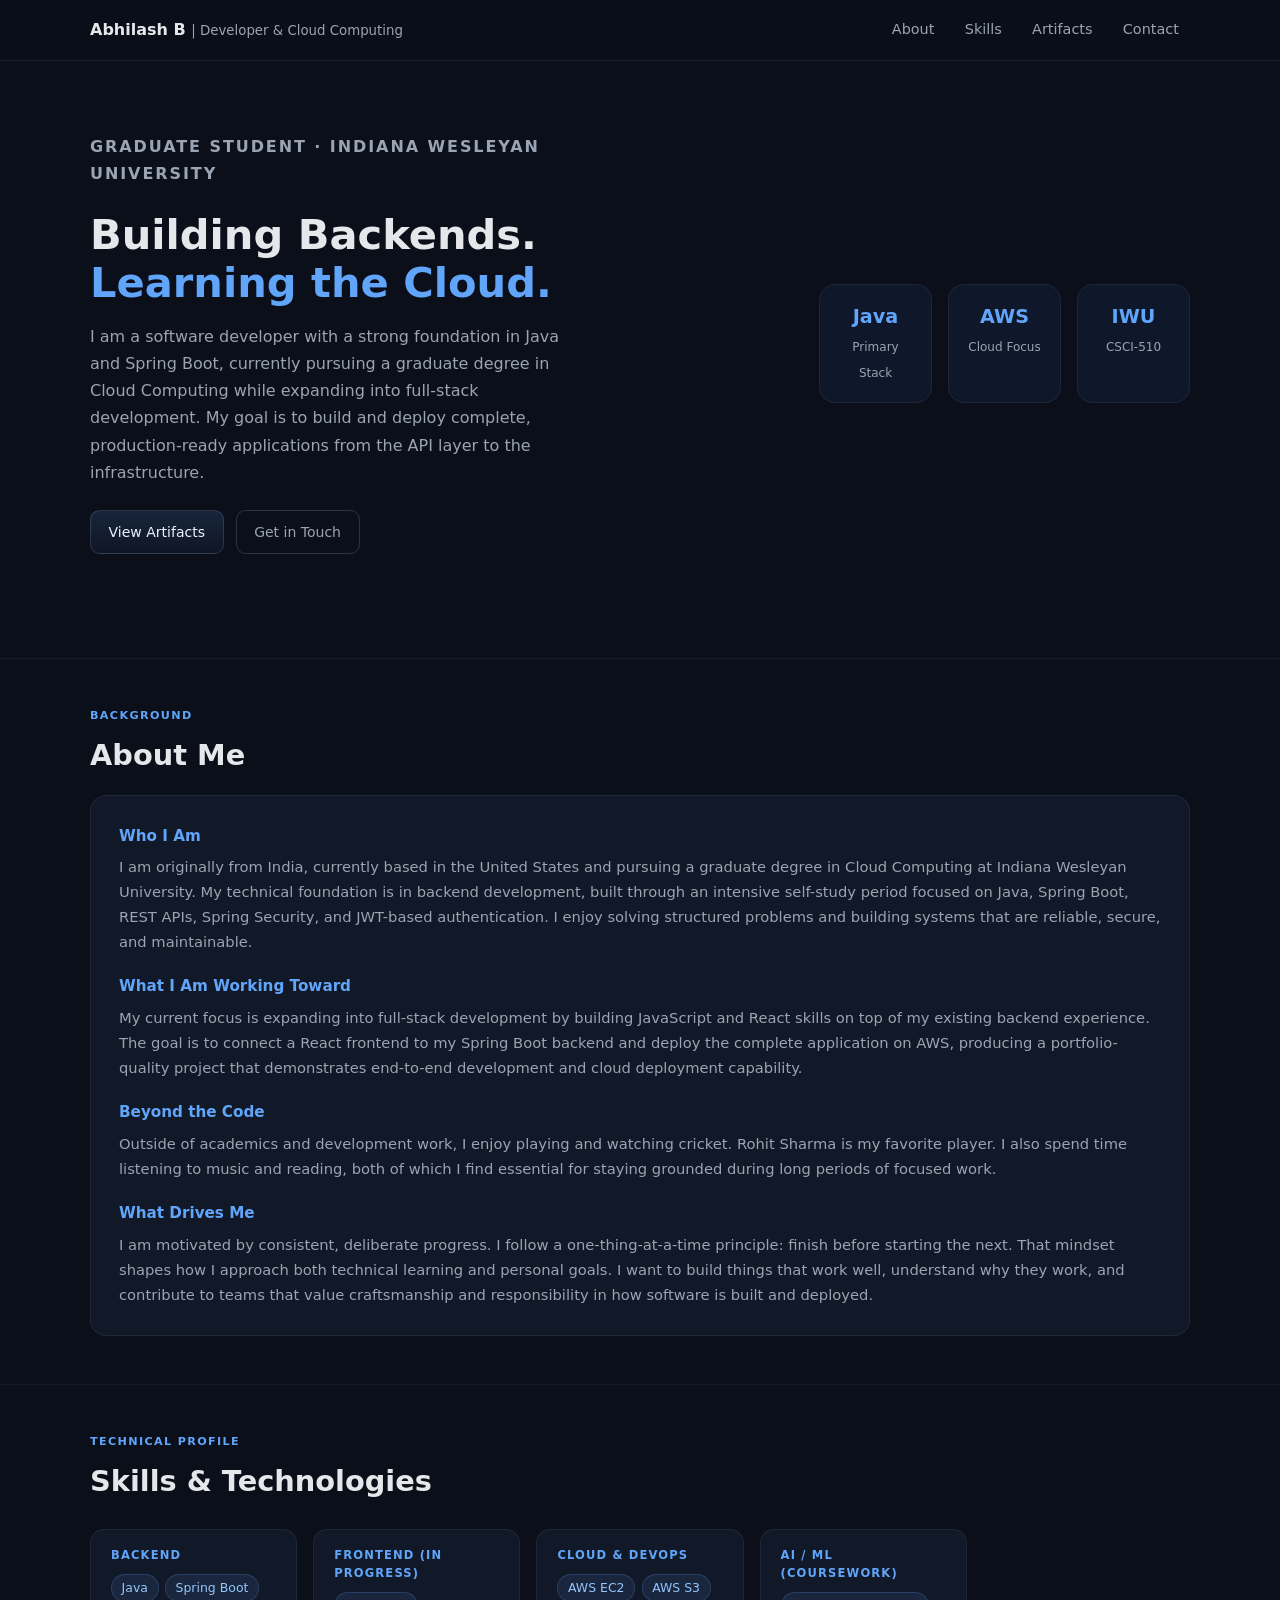
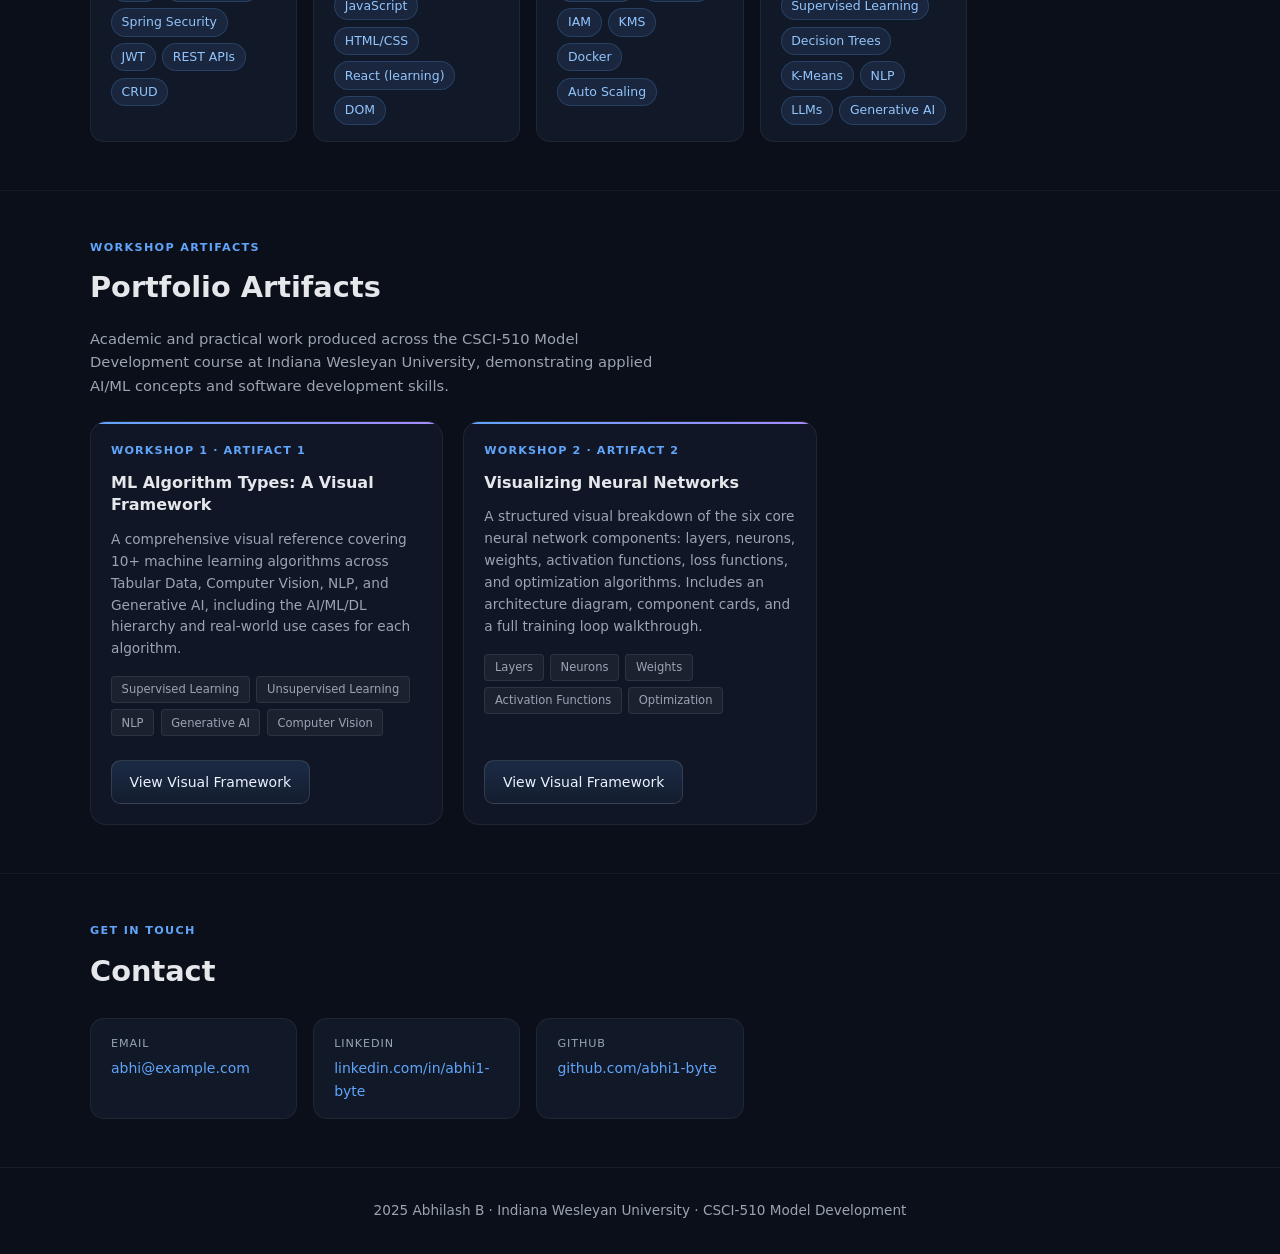
==== commit 90bc8765: "Add Portfolio 2" ====
--- a/index.html
+++ b/index.html
@@ -8,355 +8,7 @@
       name="description"
       content="Portfolio of Abhilash B, a software developer and graduate student specializing in Java, Spring Boot, and cloud computing."
     />
-    <style>
-      :root {
-        --bg: #0b0f1a;
-        --panel: #111827;
-        --muted: #9aa4b2;
-        --text: #e5e7eb;
-        --accent: #60a5fa;
-        --ring: rgba(96, 165, 250, 0.35);
-      }
-      * {
-        box-sizing: border-box;
-        margin: 0;
-        padding: 0;
-      }
-      body {
-        background: var(--bg);
-        color: var(--text);
-        font-family:
-          system-ui,
-          -apple-system,
-          Segoe UI,
-          Roboto,
-          Helvetica,
-          Arial;
-        line-height: 1.6;
-      }
-      a {
-        color: var(--accent);
-        text-decoration: none;
-      }
-      a:hover {
-        text-decoration: underline;
-      }
-      .container {
-        width: min(1100px, 92%);
-        margin: 0 auto;
-      }
-
-      /* NAV */
-      header {
-        position: sticky;
-        top: 0;
-        background: rgba(11, 15, 26, 0.88);
-        backdrop-filter: blur(8px);
-        border-bottom: 1px solid rgba(255, 255, 255, 0.07);
-        z-index: 100;
-      }
-      nav {
-        display: flex;
-        align-items: center;
-        justify-content: space-between;
-        padding: 0.8rem 0;
-      }
-      .brand {
-        font-weight: 700;
-        font-size: 1rem;
-      }
-      .brand small {
-        color: var(--muted);
-        font-weight: 400;
-      }
-      .nav-links {
-        display: flex;
-        gap: 0.5rem;
-        flex-wrap: wrap;
-      }
-      .nav-links a {
-        padding: 0.35rem 0.7rem;
-        border-radius: 0.5rem;
-        font-size: 0.9rem;
-        color: var(--muted);
-        transition:
-          color 0.15s,
-          background 0.15s;
-      }
-      .nav-links a:hover {
-        background: rgba(255, 255, 255, 0.06);
-        color: var(--text);
-        text-decoration: none;
-      }
-
-      /* HERO */
-      .hero {
-        padding: 4.5rem 0 3.5rem;
-        display: grid;
-        grid-template-columns: 1.3fr 0.7fr;
-        gap: 2.5rem;
-        align-items: center;
-      }
-      .hero-text h1 {
-        font-size: 2.6rem;
-        font-weight: 700;
-        line-height: 1.15;
-        margin-bottom: 1rem;
-      }
-      .hero-text h1 span {
-        color: var(--accent);
-      }
-      .hero-text p {
-        color: var(--muted);
-        font-size: 1rem;
-        max-width: 480px;
-        margin-bottom: 1.5rem;
-        line-height: 1.7;
-      }
-      .hero-btns {
-        display: flex;
-        gap: 0.75rem;
-        flex-wrap: wrap;
-      }
-      .btn {
-        display: inline-block;
-        padding: 0.6rem 1.1rem;
-        border-radius: 0.6rem;
-        border: 1px solid rgba(255, 255, 255, 0.12);
-        background: linear-gradient(
-          180deg,
-          rgba(96, 165, 250, 0.15),
-          rgba(96, 165, 250, 0.05)
-        );
-        color: #eaf2ff;
-        font-size: 0.875rem;
-        transition: filter 0.15s;
-      }
-      .btn:hover {
-        filter: brightness(1.1);
-        text-decoration: none;
-      }
-      .btn-outline {
-        background: transparent;
-        border-color: rgba(255, 255, 255, 0.15);
-        color: var(--muted);
-      }
-      .btn-outline:hover {
-        color: var(--text);
-        background: rgba(255, 255, 255, 0.05);
-      }
-      .kpis {
-        display: grid;
-        grid-template-columns: repeat(3, 1fr);
-        gap: 1rem;
-      }
-      .kpi {
-        background: #0f172a;
-        border: 1px solid rgba(255, 255, 255, 0.06);
-        border-radius: 1rem;
-        padding: 1.1rem;
-        text-align: center;
-      }
-      .kpi b {
-        display: block;
-        font-size: 1.2rem;
-        color: var(--accent);
-      }
-      .kpi span {
-        font-size: 0.75rem;
-        color: var(--muted);
-      }
-
-      /* SECTIONS */
-      section {
-        padding: 3rem 0;
-        border-top: 1px solid rgba(255, 255, 255, 0.05);
-      }
-      .section-label {
-        font-size: 0.7rem;
-        font-weight: 600;
-        letter-spacing: 0.12em;
-        text-transform: uppercase;
-        color: var(--accent);
-        margin-bottom: 0.5rem;
-      }
-      h2 {
-        font-size: 1.8rem;
-        font-weight: 700;
-        margin-bottom: 1rem;
-      }
-
-      /* PANEL */
-      .panel {
-        background: var(--panel);
-        border: 1px solid rgba(255, 255, 255, 0.06);
-        border-radius: 1rem;
-        padding: 1.75rem;
-      }
-      .panel h3 {
-        font-size: 0.95rem;
-        font-weight: 600;
-        color: var(--accent);
-        margin: 1.25rem 0 0.4rem;
-      }
-      .panel h3:first-child {
-        margin-top: 0;
-      }
-      .panel p {
-        color: var(--muted);
-        font-size: 0.92rem;
-        line-height: 1.7;
-      }
-
-      /* SKILLS */
-      .skills-grid {
-        display: grid;
-        grid-template-columns: repeat(auto-fill, minmax(200px, 1fr));
-        gap: 1rem;
-        margin-top: 1.5rem;
-      }
-      .skill-group {
-        background: var(--panel);
-        border: 1px solid rgba(255, 255, 255, 0.06);
-        border-radius: 0.875rem;
-        padding: 1rem 1.25rem;
-      }
-      .skill-group-title {
-        font-size: 0.72rem;
-        font-weight: 600;
-        letter-spacing: 0.1em;
-        text-transform: uppercase;
-        color: var(--accent);
-        margin-bottom: 0.6rem;
-      }
-      .skill-tags {
-        display: flex;
-        flex-wrap: wrap;
-        gap: 0.4rem;
-      }
-      .tag {
-        font-size: 0.78rem;
-        padding: 0.2rem 0.6rem;
-        border-radius: 100px;
-        background: rgba(96, 165, 250, 0.1);
-        color: #93c5fd;
-        border: 1px solid rgba(96, 165, 250, 0.2);
-      }
-
-      /* ARTIFACTS */
-      .artifacts-grid {
-        display: grid;
-        grid-template-columns: repeat(auto-fill, minmax(300px, 1fr));
-        gap: 1.25rem;
-        margin-top: 1.5rem;
-      }
-      .artifact-card {
-        background: rgba(17, 24, 39, 0.9);
-        border: 1px solid rgba(255, 255, 255, 0.06);
-        border-radius: 1rem;
-        padding: 1.25rem;
-        display: flex;
-        flex-direction: column;
-        gap: 0.75rem;
-        transition:
-          transform 0.2s,
-          box-shadow 0.2s;
-        position: relative;
-        overflow: hidden;
-      }
-      .artifact-card::before {
-        content: "";
-        position: absolute;
-        top: 0;
-        left: 0;
-        right: 0;
-        height: 2px;
-        background: linear-gradient(90deg, #60a5fa, #a78bfa);
-      }
-      .artifact-card:hover {
-        transform: translateY(-3px);
-        box-shadow: 0 12px 28px rgba(0, 0, 0, 0.3);
-      }
-      .artifact-number {
-        font-size: 0.7rem;
-        font-weight: 600;
-        letter-spacing: 0.1em;
-        text-transform: uppercase;
-        color: var(--accent);
-      }
-      .artifact-card h3 {
-        font-size: 1rem;
-        font-weight: 600;
-        line-height: 1.4;
-        color: var(--text);
-      }
-      .artifact-card p {
-        font-size: 0.855rem;
-        color: var(--muted);
-        line-height: 1.6;
-      }
-      .artifact-meta {
-        display: flex;
-        flex-wrap: wrap;
-        gap: 0.4rem;
-        margin-top: 0.25rem;
-      }
-      .meta-tag {
-        font-size: 0.72rem;
-        padding: 0.2rem 0.6rem;
-        border-radius: 4px;
-        background: rgba(255, 255, 255, 0.05);
-        color: var(--muted);
-        border: 1px solid rgba(255, 255, 255, 0.08);
-      }
-      .artifact-footer {
-        margin-top: auto;
-        padding-top: 0.75rem;
-      }
-
-      /* CONTACT */
-      .contact-grid {
-        display: grid;
-        grid-template-columns: repeat(auto-fill, minmax(200px, 1fr));
-        gap: 1rem;
-        margin-top: 1.5rem;
-      }
-      .contact-item {
-        background: var(--panel);
-        border: 1px solid rgba(255, 255, 255, 0.06);
-        border-radius: 0.875rem;
-        padding: 1rem 1.25rem;
-        font-size: 0.875rem;
-      }
-      .contact-item span {
-        display: block;
-        font-size: 0.7rem;
-        color: var(--muted);
-        text-transform: uppercase;
-        letter-spacing: 0.08em;
-        margin-bottom: 0.3rem;
-      }
-
-      footer {
-        padding: 2rem 0;
-        color: var(--muted);
-        text-align: center;
-        font-size: 0.85rem;
-        border-top: 1px solid rgba(255, 255, 255, 0.06);
-      }
-
-      @media (max-width: 680px) {
-        .hero {
-          grid-template-columns: 1fr;
-        }
-        .hero-text h1 {
-          font-size: 2rem;
-        }
-        .kpis {
-          grid-template-columns: repeat(3, 1fr);
-        }
-      }
-    </style>
+    <link rel="stylesheet" href="./css/index.css" />
   </head>
   <body>
     <header>
@@ -535,6 +187,29 @@
                 >
               </div>
             </article>
+
+            <article class="artifact-card">
+              <div class="artifact-number">Workshop 2 &middot; Artifact 2</div>
+              <h3>Visualizing Neural Networks</h3>
+              <p>
+                A structured visual breakdown of the six core neural network
+                components: layers, neurons, weights, activation functions, loss
+                functions, and optimization algorithms. Includes an architecture
+                diagram, component cards, and a full training loop walkthrough.
+              </p>
+              <div class="artifact-meta">
+                <span class="meta-tag">Layers</span>
+                <span class="meta-tag">Neurons</span>
+                <span class="meta-tag">Weights</span>
+                <span class="meta-tag">Activation Functions</span>
+                <span class="meta-tag">Optimization</span>
+              </div>
+              <div class="artifact-footer">
+                <a class="btn" href="neural-networks.html" target="_blank"
+                  >View Visual Framework</a
+                >
+              </div>
+            </article>
           </div>
         </div>
       </section>
--- a/css/index.css
+++ b/css/index.css
@@ -0,0 +1,347 @@
+:root {
+  --bg: #0b0f1a;
+  --panel: #111827;
+  --muted: #9aa4b2;
+  --text: #e5e7eb;
+  --accent: #60a5fa;
+  --ring: rgba(96, 165, 250, 0.35);
+}
+* {
+  box-sizing: border-box;
+  margin: 0;
+  padding: 0;
+}
+body {
+  background: var(--bg);
+  color: var(--text);
+  font-family:
+    system-ui,
+    -apple-system,
+    Segoe UI,
+    Roboto,
+    Helvetica,
+    Arial;
+  line-height: 1.6;
+}
+a {
+  color: var(--accent);
+  text-decoration: none;
+}
+a:hover {
+  text-decoration: underline;
+}
+.container {
+  width: min(1100px, 92%);
+  margin: 0 auto;
+}
+
+/* NAV */
+header {
+  position: sticky;
+  top: 0;
+  background: rgba(11, 15, 26, 0.88);
+  backdrop-filter: blur(8px);
+  border-bottom: 1px solid rgba(255, 255, 255, 0.07);
+  z-index: 100;
+}
+nav {
+  display: flex;
+  align-items: center;
+  justify-content: space-between;
+  padding: 0.8rem 0;
+}
+.brand {
+  font-weight: 700;
+  font-size: 1rem;
+}
+.brand small {
+  color: var(--muted);
+  font-weight: 400;
+}
+.nav-links {
+  display: flex;
+  gap: 0.5rem;
+  flex-wrap: wrap;
+}
+.nav-links a {
+  padding: 0.35rem 0.7rem;
+  border-radius: 0.5rem;
+  font-size: 0.9rem;
+  color: var(--muted);
+  transition:
+    color 0.15s,
+    background 0.15s;
+}
+.nav-links a:hover {
+  background: rgba(255, 255, 255, 0.06);
+  color: var(--text);
+  text-decoration: none;
+}
+
+/* HERO */
+.hero {
+  padding: 4.5rem 0 3.5rem;
+  display: grid;
+  grid-template-columns: 1.3fr 0.7fr;
+  gap: 2.5rem;
+  align-items: center;
+}
+.hero-text h1 {
+  font-size: 2.6rem;
+  font-weight: 700;
+  line-height: 1.15;
+  margin-bottom: 1rem;
+}
+.hero-text h1 span {
+  color: var(--accent);
+}
+.hero-text p {
+  color: var(--muted);
+  font-size: 1rem;
+  max-width: 480px;
+  margin-bottom: 1.5rem;
+  line-height: 1.7;
+}
+.hero-btns {
+  display: flex;
+  gap: 0.75rem;
+  flex-wrap: wrap;
+}
+.btn {
+  display: inline-block;
+  padding: 0.6rem 1.1rem;
+  border-radius: 0.6rem;
+  border: 1px solid rgba(255, 255, 255, 0.12);
+  background: linear-gradient(
+    180deg,
+    rgba(96, 165, 250, 0.15),
+    rgba(96, 165, 250, 0.05)
+  );
+  color: #eaf2ff;
+  font-size: 0.875rem;
+  transition: filter 0.15s;
+}
+.btn:hover {
+  filter: brightness(1.1);
+  text-decoration: none;
+}
+.btn-outline {
+  background: transparent;
+  border-color: rgba(255, 255, 255, 0.15);
+  color: var(--muted);
+}
+.btn-outline:hover {
+  color: var(--text);
+  background: rgba(255, 255, 255, 0.05);
+}
+.kpis {
+  display: grid;
+  grid-template-columns: repeat(3, 1fr);
+  gap: 1rem;
+}
+.kpi {
+  background: #0f172a;
+  border: 1px solid rgba(255, 255, 255, 0.06);
+  border-radius: 1rem;
+  padding: 1.1rem;
+  text-align: center;
+}
+.kpi b {
+  display: block;
+  font-size: 1.2rem;
+  color: var(--accent);
+}
+.kpi span {
+  font-size: 0.75rem;
+  color: var(--muted);
+}
+
+/* SECTIONS */
+section {
+  padding: 3rem 0;
+  border-top: 1px solid rgba(255, 255, 255, 0.05);
+}
+.section-label {
+  font-size: 0.7rem;
+  font-weight: 600;
+  letter-spacing: 0.12em;
+  text-transform: uppercase;
+  color: var(--accent);
+  margin-bottom: 0.5rem;
+}
+h2 {
+  font-size: 1.8rem;
+  font-weight: 700;
+  margin-bottom: 1rem;
+}
+
+/* PANEL */
+.panel {
+  background: var(--panel);
+  border: 1px solid rgba(255, 255, 255, 0.06);
+  border-radius: 1rem;
+  padding: 1.75rem;
+}
+.panel h3 {
+  font-size: 0.95rem;
+  font-weight: 600;
+  color: var(--accent);
+  margin: 1.25rem 0 0.4rem;
+}
+.panel h3:first-child {
+  margin-top: 0;
+}
+.panel p {
+  color: var(--muted);
+  font-size: 0.92rem;
+  line-height: 1.7;
+}
+
+/* SKILLS */
+.skills-grid {
+  display: grid;
+  grid-template-columns: repeat(auto-fill, minmax(200px, 1fr));
+  gap: 1rem;
+  margin-top: 1.5rem;
+}
+.skill-group {
+  background: var(--panel);
+  border: 1px solid rgba(255, 255, 255, 0.06);
+  border-radius: 0.875rem;
+  padding: 1rem 1.25rem;
+}
+.skill-group-title {
+  font-size: 0.72rem;
+  font-weight: 600;
+  letter-spacing: 0.1em;
+  text-transform: uppercase;
+  color: var(--accent);
+  margin-bottom: 0.6rem;
+}
+.skill-tags {
+  display: flex;
+  flex-wrap: wrap;
+  gap: 0.4rem;
+}
+.tag {
+  font-size: 0.78rem;
+  padding: 0.2rem 0.6rem;
+  border-radius: 100px;
+  background: rgba(96, 165, 250, 0.1);
+  color: #93c5fd;
+  border: 1px solid rgba(96, 165, 250, 0.2);
+}
+
+/* ARTIFACTS */
+.artifacts-grid {
+  display: grid;
+  grid-template-columns: repeat(auto-fill, minmax(300px, 1fr));
+  gap: 1.25rem;
+  margin-top: 1.5rem;
+}
+.artifact-card {
+  background: rgba(17, 24, 39, 0.9);
+  border: 1px solid rgba(255, 255, 255, 0.06);
+  border-radius: 1rem;
+  padding: 1.25rem;
+  display: flex;
+  flex-direction: column;
+  gap: 0.75rem;
+  transition:
+    transform 0.2s,
+    box-shadow 0.2s;
+  position: relative;
+  overflow: hidden;
+}
+.artifact-card::before {
+  content: "";
+  position: absolute;
+  top: 0;
+  left: 0;
+  right: 0;
+  height: 2px;
+  background: linear-gradient(90deg, #60a5fa, #a78bfa);
+}
+.artifact-card:hover {
+  transform: translateY(-3px);
+  box-shadow: 0 12px 28px rgba(0, 0, 0, 0.3);
+}
+.artifact-number {
+  font-size: 0.7rem;
+  font-weight: 600;
+  letter-spacing: 0.1em;
+  text-transform: uppercase;
+  color: var(--accent);
+}
+.artifact-card h3 {
+  font-size: 1rem;
+  font-weight: 600;
+  line-height: 1.4;
+  color: var(--text);
+}
+.artifact-card p {
+  font-size: 0.855rem;
+  color: var(--muted);
+  line-height: 1.6;
+}
+.artifact-meta {
+  display: flex;
+  flex-wrap: wrap;
+  gap: 0.4rem;
+  margin-top: 0.25rem;
+}
+.meta-tag {
+  font-size: 0.72rem;
+  padding: 0.2rem 0.6rem;
+  border-radius: 4px;
+  background: rgba(255, 255, 255, 0.05);
+  color: var(--muted);
+  border: 1px solid rgba(255, 255, 255, 0.08);
+}
+.artifact-footer {
+  margin-top: auto;
+  padding-top: 0.75rem;
+}
+
+/* CONTACT */
+.contact-grid {
+  display: grid;
+  grid-template-columns: repeat(auto-fill, minmax(200px, 1fr));
+  gap: 1rem;
+  margin-top: 1.5rem;
+}
+.contact-item {
+  background: var(--panel);
+  border: 1px solid rgba(255, 255, 255, 0.06);
+  border-radius: 0.875rem;
+  padding: 1rem 1.25rem;
+  font-size: 0.875rem;
+}
+.contact-item span {
+  display: block;
+  font-size: 0.7rem;
+  color: var(--muted);
+  text-transform: uppercase;
+  letter-spacing: 0.08em;
+  margin-bottom: 0.3rem;
+}
+
+footer {
+  padding: 2rem 0;
+  color: var(--muted);
+  text-align: center;
+  font-size: 0.85rem;
+  border-top: 1px solid rgba(255, 255, 255, 0.06);
+}
+
+@media (max-width: 680px) {
+  .hero {
+    grid-template-columns: 1fr;
+  }
+  .hero-text h1 {
+    font-size: 2rem;
+  }
+  .kpis {
+    grid-template-columns: repeat(3, 1fr);
+  }
+}
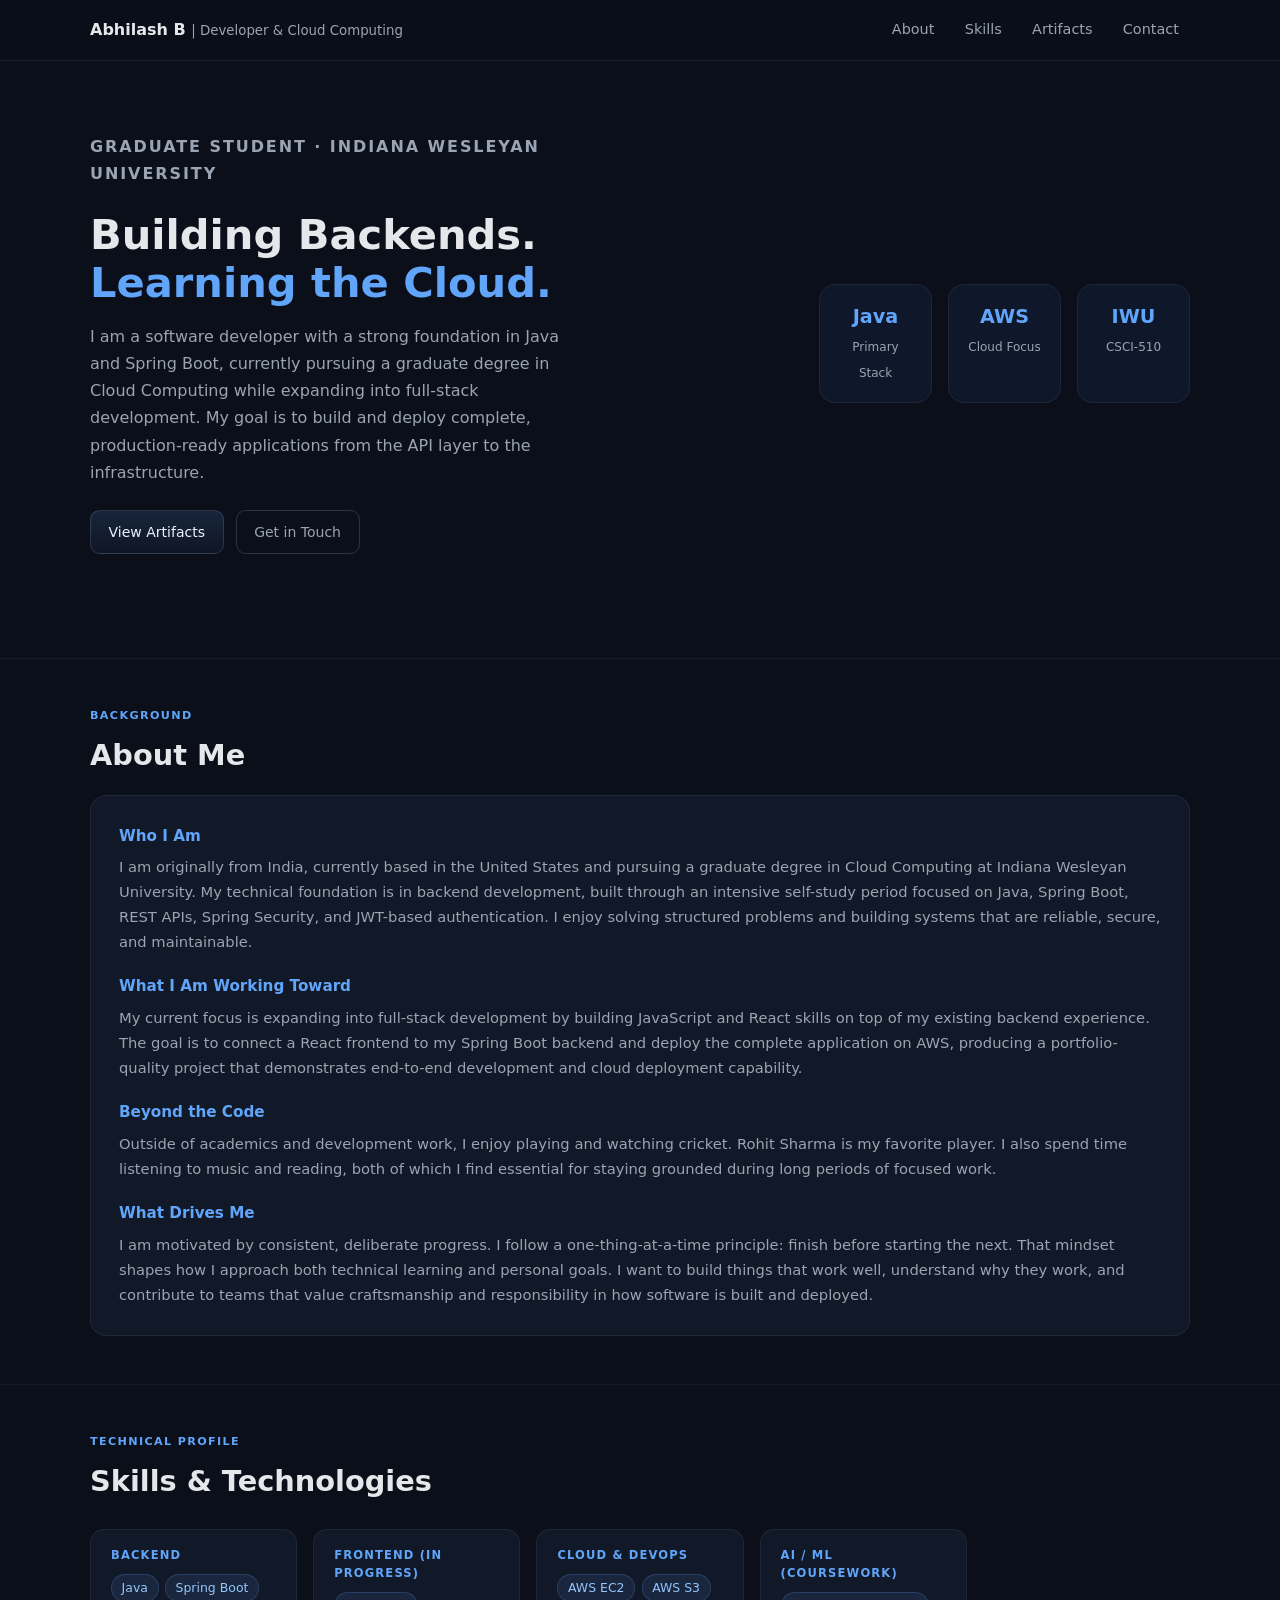
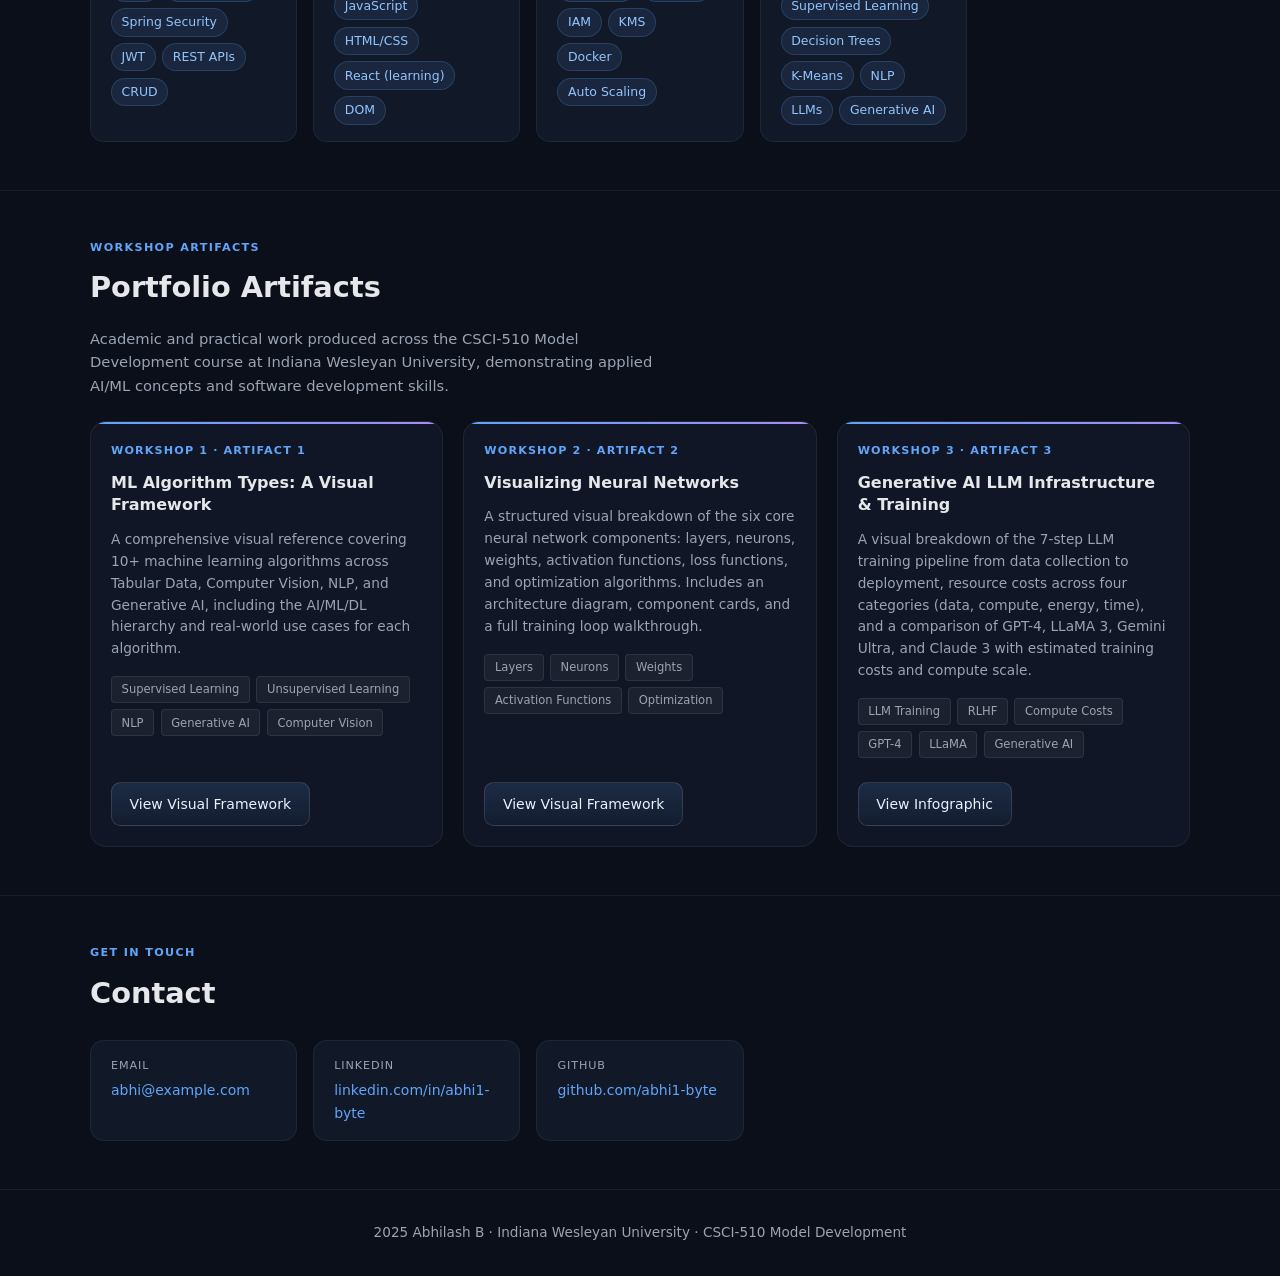
==== commit c873a56c: "Added Artifact 3 for Workshop 3" ====
--- a/index.html
+++ b/index.html
@@ -210,6 +210,30 @@
                 >
               </div>
             </article>
+            <article class="artifact-card">
+              <div class="artifact-number">Workshop 3 &middot; Artifact 3</div>
+              <h3>Generative AI LLM Infrastructure &amp; Training</h3>
+              <p>
+                A visual breakdown of the 7-step LLM training pipeline from
+                data collection to deployment, resource costs across four
+                categories (data, compute, energy, time), and a comparison of
+                GPT-4, LLaMA 3, Gemini Ultra, and Claude 3 with estimated
+                training costs and compute scale.
+              </p>
+              <div class="artifact-meta">
+                <span class="meta-tag">LLM Training</span>
+                <span class="meta-tag">RLHF</span>
+                <span class="meta-tag">Compute Costs</span>
+                <span class="meta-tag">GPT-4</span>
+                <span class="meta-tag">LLaMA</span>
+                <span class="meta-tag">Generative AI</span>
+              </div>
+              <div class="artifact-footer">
+                <a class="btn" href="llm-training-infrastructure.html" target="_blank"
+                  >View Infographic</a
+                >
+              </div>
+            </article>
           </div>
         </div>
       </section>
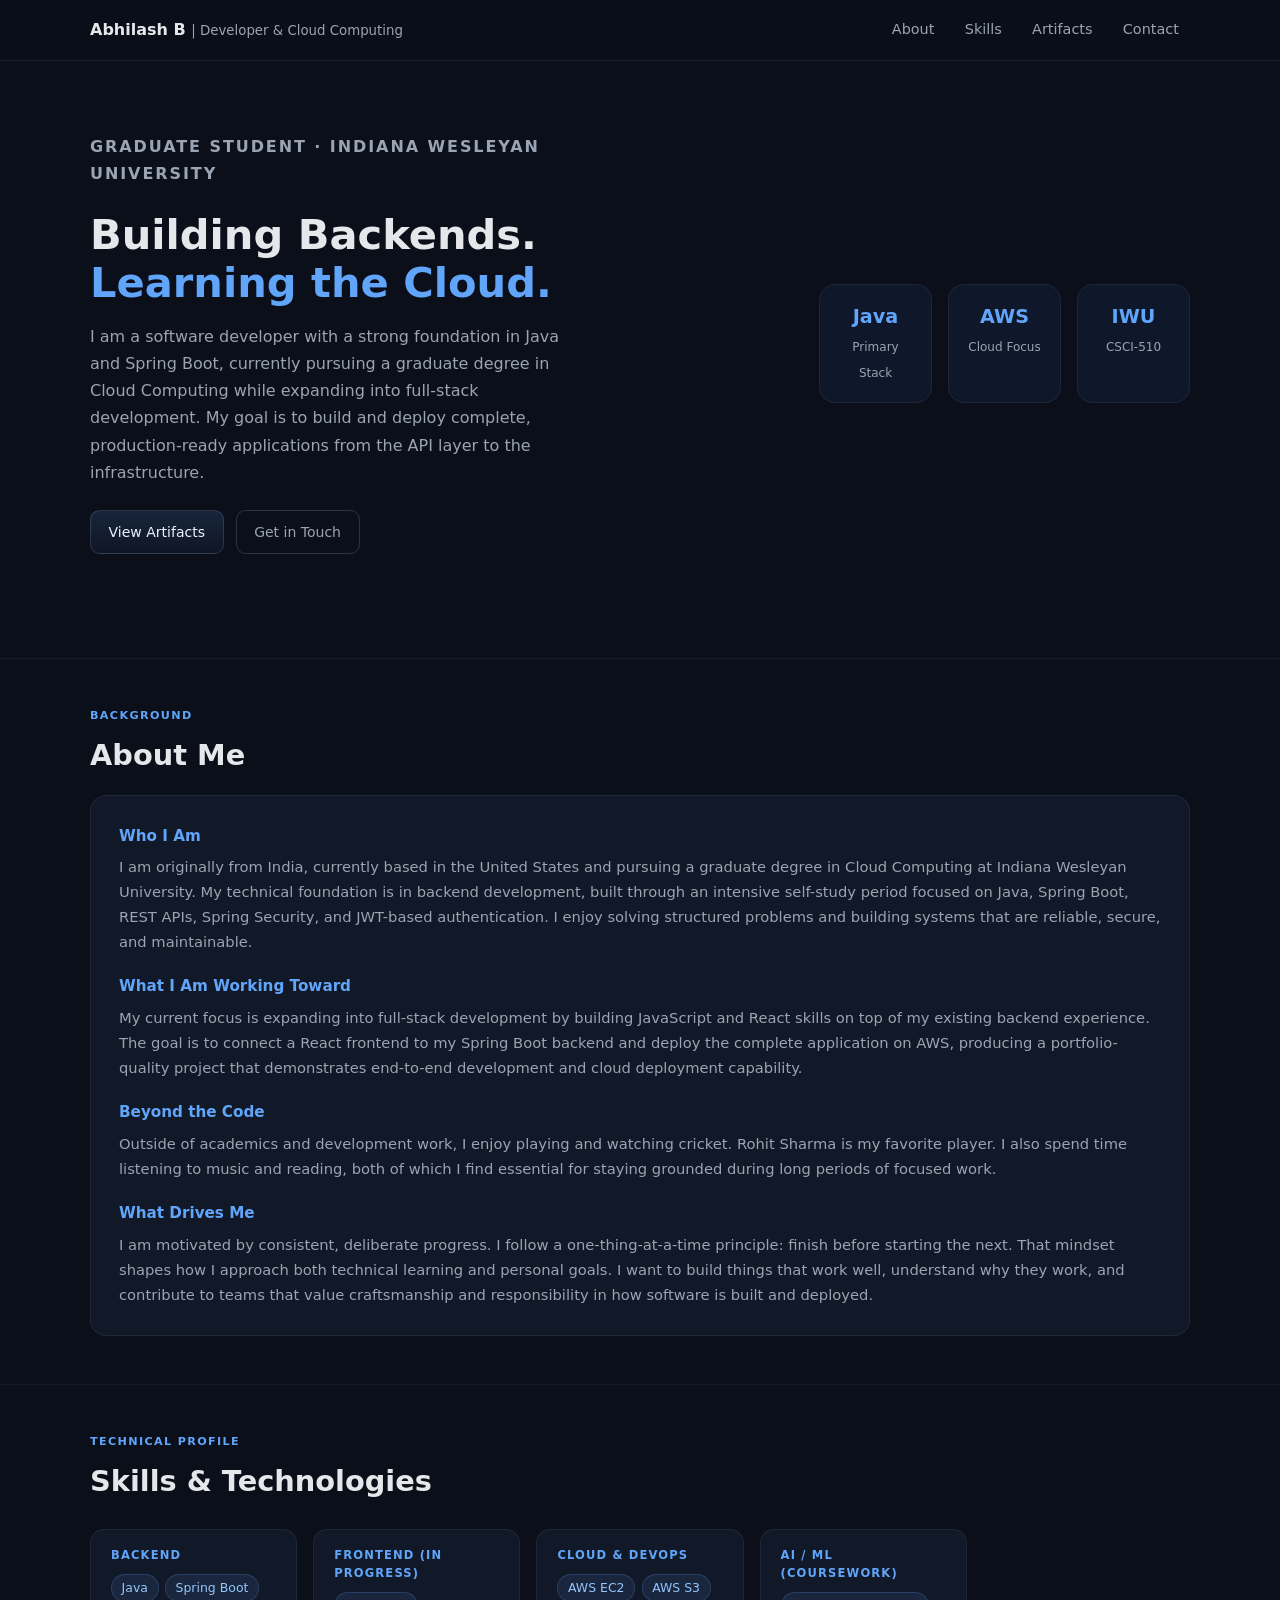
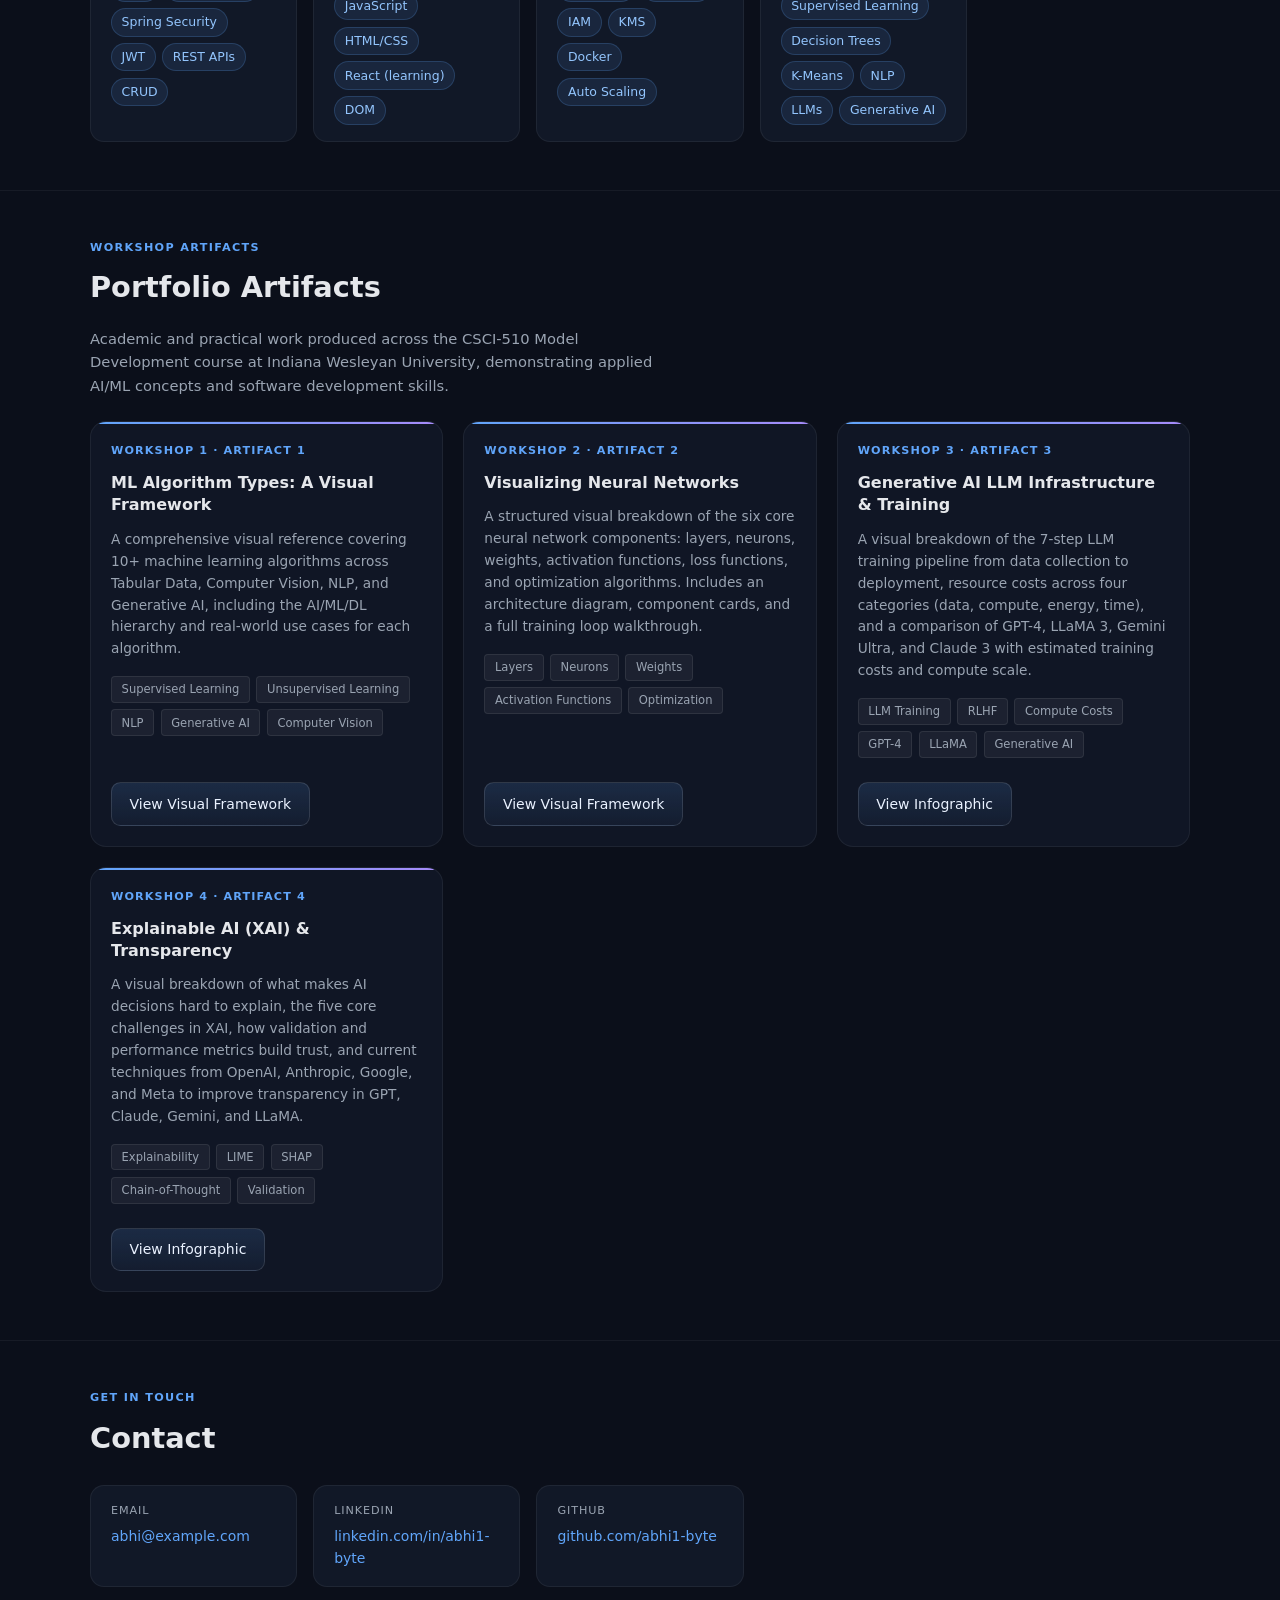
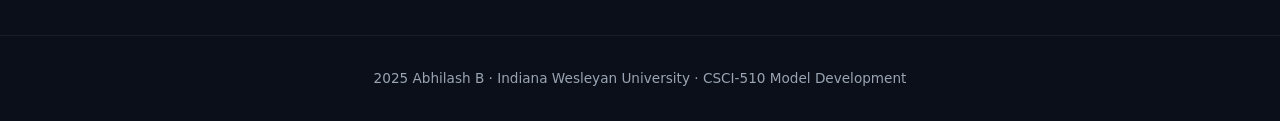
==== commit 420688a0: "Add Artifact 4" ====
--- a/index.html
+++ b/index.html
@@ -210,15 +210,16 @@
                 >
               </div>
             </article>
+
             <article class="artifact-card">
               <div class="artifact-number">Workshop 3 &middot; Artifact 3</div>
               <h3>Generative AI LLM Infrastructure &amp; Training</h3>
               <p>
-                A visual breakdown of the 7-step LLM training pipeline from
-                data collection to deployment, resource costs across four
-                categories (data, compute, energy, time), and a comparison of
-                GPT-4, LLaMA 3, Gemini Ultra, and Claude 3 with estimated
-                training costs and compute scale.
+                A visual breakdown of the 7-step LLM training pipeline from data
+                collection to deployment, resource costs across four categories
+                (data, compute, energy, time), and a comparison of GPT-4, LLaMA
+                3, Gemini Ultra, and Claude 3 with estimated training costs and
+                compute scale.
               </p>
               <div class="artifact-meta">
                 <span class="meta-tag">LLM Training</span>
@@ -229,7 +230,33 @@
                 <span class="meta-tag">Generative AI</span>
               </div>
               <div class="artifact-footer">
-                <a class="btn" href="llm-training-infrastructure.html" target="_blank"
+                <a
+                  class="btn"
+                  href="llm-training-infrastructure.html"
+                  target="_blank"
+                  >View Infographic</a
+                >
+              </div>
+            </article>
+            <article class="artifact-card">
+              <div class="artifact-number">Workshop 4 &middot; Artifact 4</div>
+              <h3>Explainable AI (XAI) &amp; Transparency</h3>
+              <p>
+                A visual breakdown of what makes AI decisions hard to explain,
+                the five core challenges in XAI, how validation and performance
+                metrics build trust, and current techniques from OpenAI,
+                Anthropic, Google, and Meta to improve transparency in GPT,
+                Claude, Gemini, and LLaMA.
+              </p>
+              <div class="artifact-meta">
+                <span class="meta-tag">Explainability</span>
+                <span class="meta-tag">LIME</span>
+                <span class="meta-tag">SHAP</span>
+                <span class="meta-tag">Chain-of-Thought</span>
+                <span class="meta-tag">Validation</span>
+              </div>
+              <div class="artifact-footer">
+                <a class="btn" href="xai-explainability.html" target="_blank"
                   >View Infographic</a
                 >
               </div>
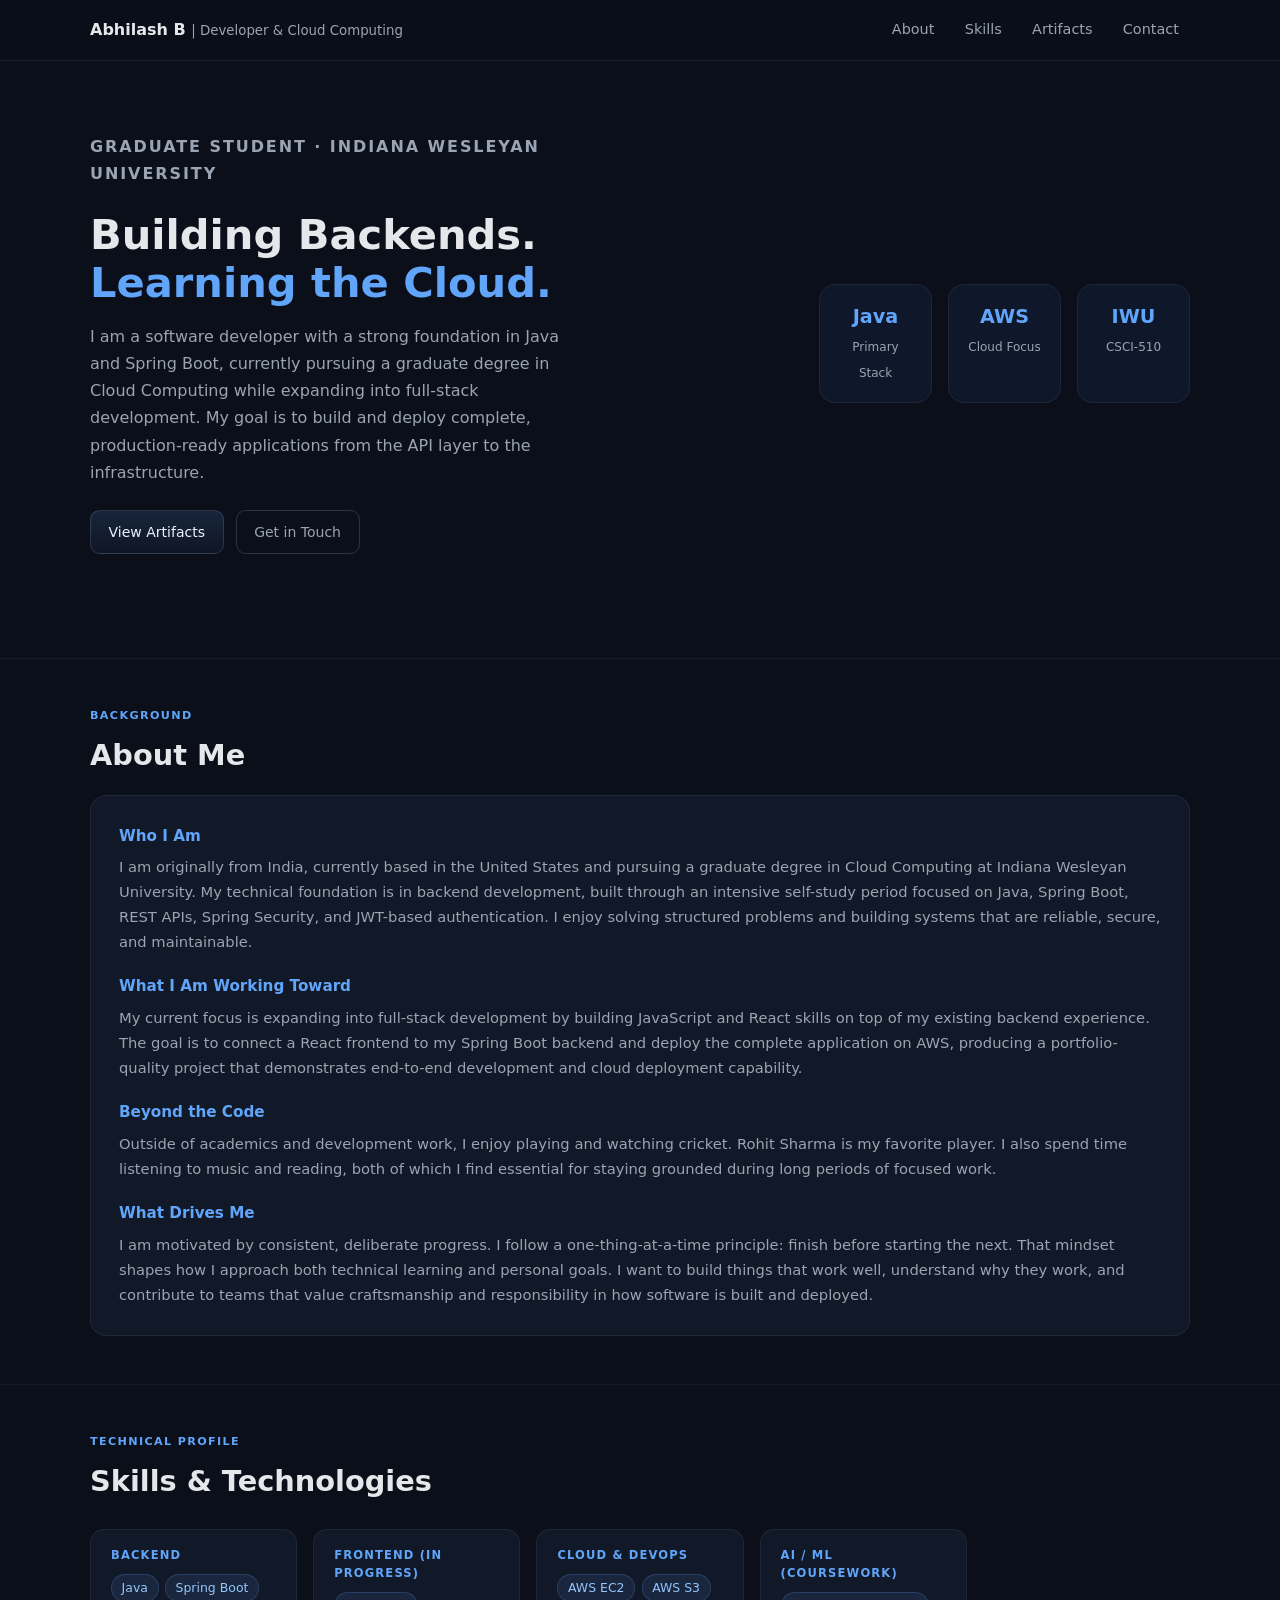
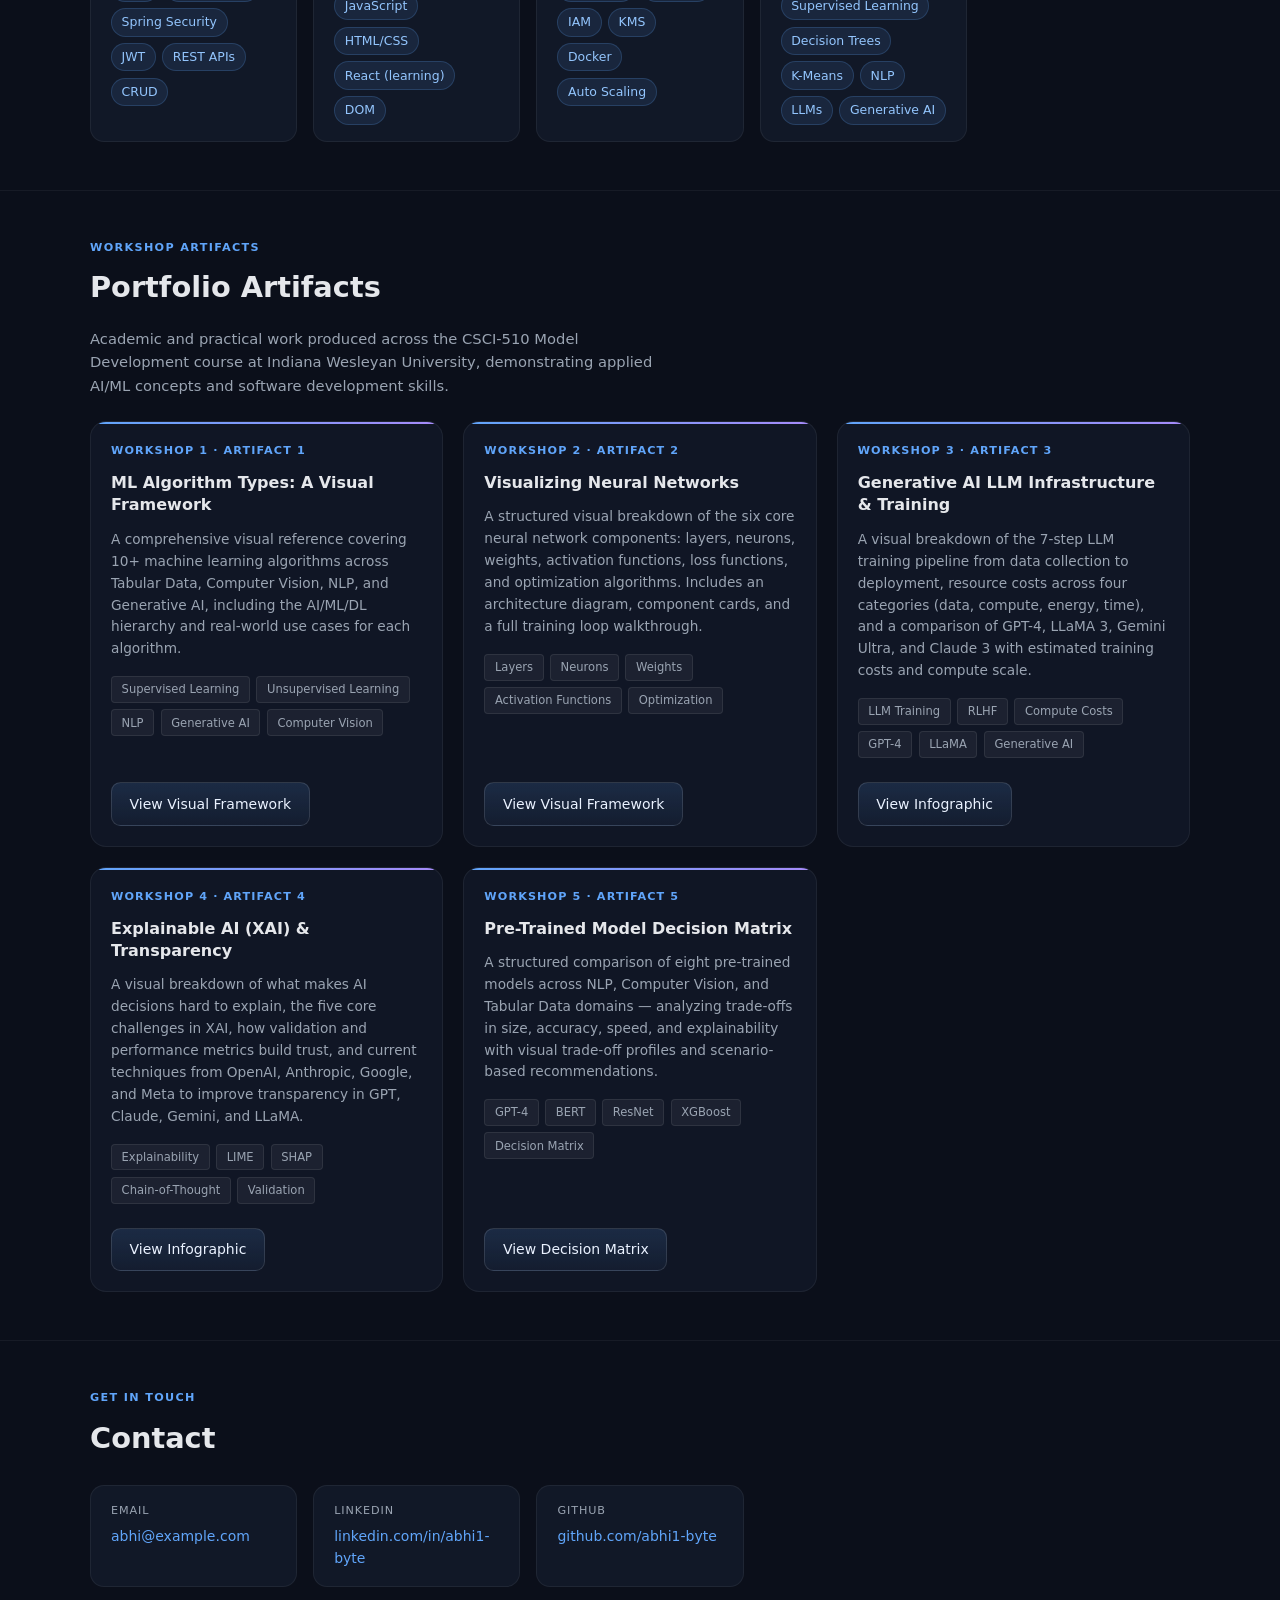
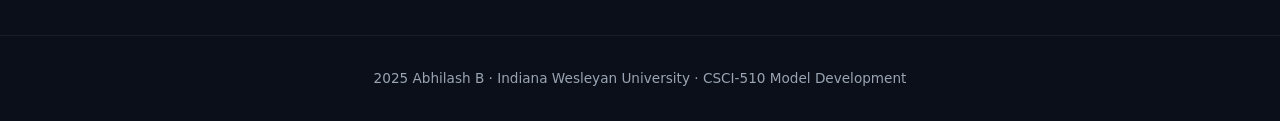
==== commit 65378733: "Added Artifact 5" ====
--- a/index.html
+++ b/index.html
@@ -261,6 +261,29 @@
                 >
               </div>
             </article>
+
+            <article class="artifact-card">
+              <div class="artifact-number">Workshop 5 &middot; Artifact 5</div>
+              <h3>Pre-Trained Model Decision Matrix</h3>
+              <p>
+                A structured comparison of eight pre-trained models across NLP,
+                Computer Vision, and Tabular Data domains — analyzing trade-offs
+                in size, accuracy, speed, and explainability with visual
+                trade-off profiles and scenario-based recommendations.
+              </p>
+              <div class="artifact-meta">
+                <span class="meta-tag">GPT-4</span>
+                <span class="meta-tag">BERT</span>
+                <span class="meta-tag">ResNet</span>
+                <span class="meta-tag">XGBoost</span>
+                <span class="meta-tag">Decision Matrix</span>
+              </div>
+              <div class="artifact-footer">
+                <a class="btn" href="pretrained-models.html" target="_blank"
+                  >View Decision Matrix</a
+                >
+              </div>
+            </article>
           </div>
         </div>
       </section>
